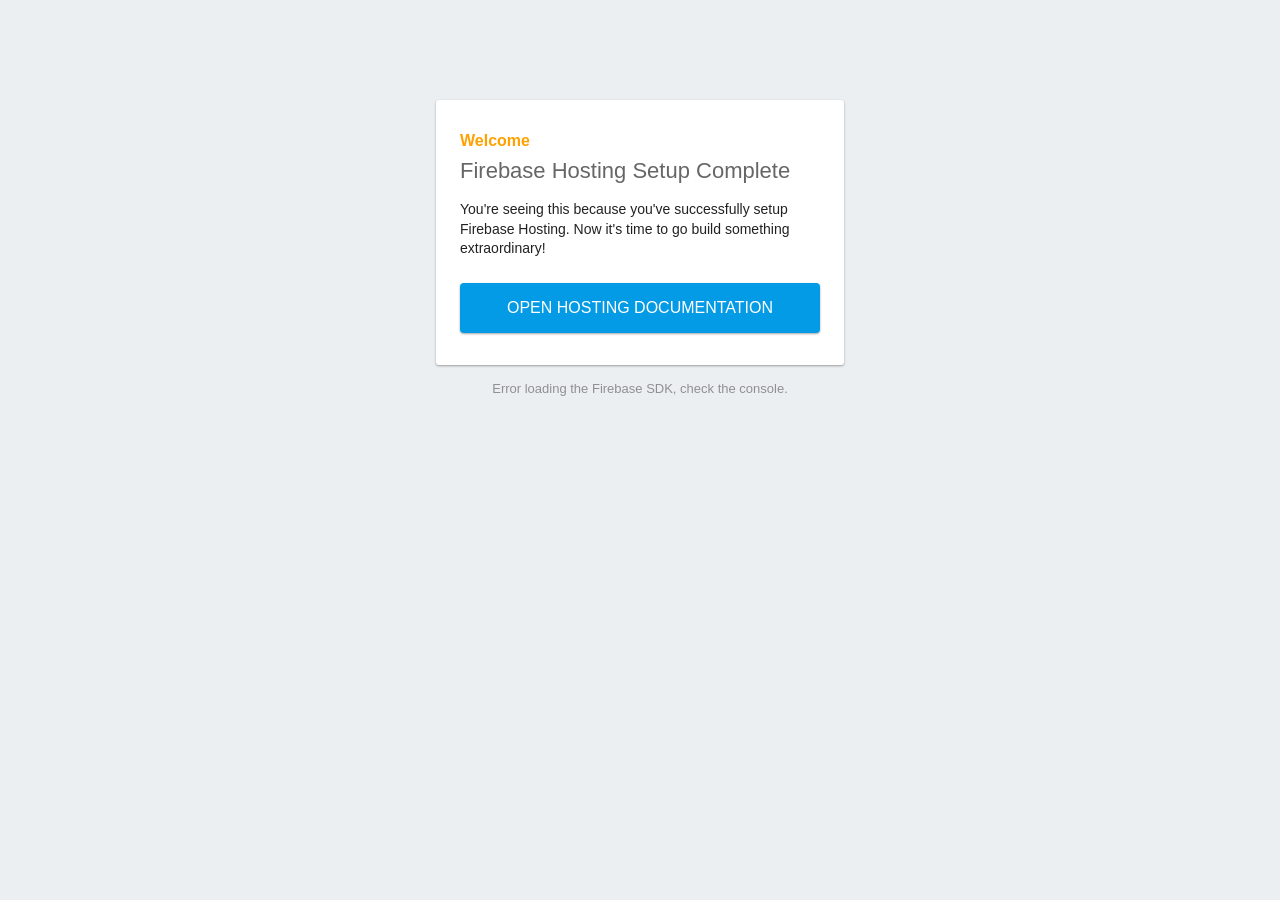
==== index.html @ 6a8b752e "feat: init" ====
<!DOCTYPE html>
<html>
  <head>
    <meta charset="utf-8">
    <meta name="viewport" content="width=device-width, initial-scale=1">
    <title>Welcome to Firebase Hosting</title>

    <!-- update the version number as needed -->
    <script defer src="/__/firebase/12.13.0/firebase-app-compat.js"></script>
    <!-- include only the Firebase features as you need -->
    <script defer src="/__/firebase/12.13.0/firebase-auth-compat.js"></script>
    <script defer src="/__/firebase/12.13.0/firebase-database-compat.js"></script>
    <script defer src="/__/firebase/12.13.0/firebase-firestore-compat.js"></script>
    <script defer src="/__/firebase/12.13.0/firebase-functions-compat.js"></script>
    <script defer src="/__/firebase/12.13.0/firebase-messaging-compat.js"></script>
    <script defer src="/__/firebase/12.13.0/firebase-storage-compat.js"></script>
    <script defer src="/__/firebase/12.13.0/firebase-analytics-compat.js"></script>
    <script defer src="/__/firebase/12.13.0/firebase-remote-config-compat.js"></script>
    <script defer src="/__/firebase/12.13.0/firebase-performance-compat.js"></script>
    <!-- 
      initialize the SDK after all desired features are loaded, set useEmulator to false
      to avoid connecting the SDK to running emulators.
    -->
    <script defer src="/__/firebase/init.js?useEmulator=true"></script>

    <style media="screen">
      body { background: #ECEFF1; color: rgba(0,0,0,0.87); font-family: Roboto, Helvetica, Arial, sans-serif; margin: 0; padding: 0; }
      #message { background: white; max-width: 360px; margin: 100px auto 16px; padding: 32px 24px; border-radius: 3px; }
      #message h2 { color: #ffa100; font-weight: bold; font-size: 16px; margin: 0 0 8px; }
      #message h1 { font-size: 22px; font-weight: 300; color: rgba(0,0,0,0.6); margin: 0 0 16px;}
      #message p { line-height: 140%; margin: 16px 0 24px; font-size: 14px; }
      #message a { display: block; text-align: center; background: #039be5; text-transform: uppercase; text-decoration: none; color: white; padding: 16px; border-radius: 4px; }
      #message, #message a { box-shadow: 0 1px 3px rgba(0,0,0,0.12), 0 1px 2px rgba(0,0,0,0.24); }
      #load { color: rgba(0,0,0,0.4); text-align: center; font-size: 13px; }
      @media (max-width: 600px) {
        body, #message { margin-top: 0; background: white; box-shadow: none; }
        body { border-top: 16px solid #ffa100; }
      }
    </style>
  </head>
  <body>
    <div id="message">
      <h2>Welcome</h2>
      <h1>Firebase Hosting Setup Complete</h1>
      <p>You're seeing this because you've successfully setup Firebase Hosting. Now it's time to go build something extraordinary!</p>
      <a target="_blank" href="https://firebase.google.com/docs/hosting/">Open Hosting Documentation</a>
    </div>
    <p id="load">Firebase SDK Loading&hellip;</p>

    <script>
      document.addEventListener('DOMContentLoaded', function() {
        const loadEl = document.querySelector('#load');
        // // 🔥🔥🔥🔥🔥🔥🔥🔥🔥🔥🔥🔥🔥🔥🔥🔥🔥🔥🔥🔥🔥🔥🔥🔥🔥🔥🔥🔥🔥🔥🔥
        // // The Firebase SDK is initialized and available here!
        //
        // firebase.auth().onAuthStateChanged(user => { });
        // firebase.database().ref('/path/to/ref').on('value', snapshot => { });
        // firebase.firestore().doc('/foo/bar').get().then(() => { });
        // firebase.functions().httpsCallable('yourFunction')().then(() => { });
        // firebase.messaging().requestPermission().then(() => { });
        // firebase.storage().ref('/path/to/ref').getDownloadURL().then(() => { });
        // firebase.analytics(); // call to activate
        // firebase.analytics().logEvent('tutorial_completed');
        // firebase.performance(); // call to activate
        //
        // // 🔥🔥🔥🔥🔥🔥🔥🔥🔥🔥🔥🔥🔥🔥🔥🔥🔥🔥🔥🔥🔥🔥🔥🔥🔥🔥🔥🔥🔥🔥🔥

        try {
          let app = firebase.app();
          let features = [
            'auth', 
            'database', 
            'firestore',
            'functions',
            'messaging', 
            'storage', 
            'analytics', 
            'remoteConfig',
            'performance',
          ].filter(feature => typeof app[feature] === 'function');
          loadEl.textContent = `Firebase SDK loaded with ${features.join(', ')}`;
        } catch (e) {
          console.error(e);
          loadEl.textContent = 'Error loading the Firebase SDK, check the console.';
        }
      });
    </script>
  </body>
</html>
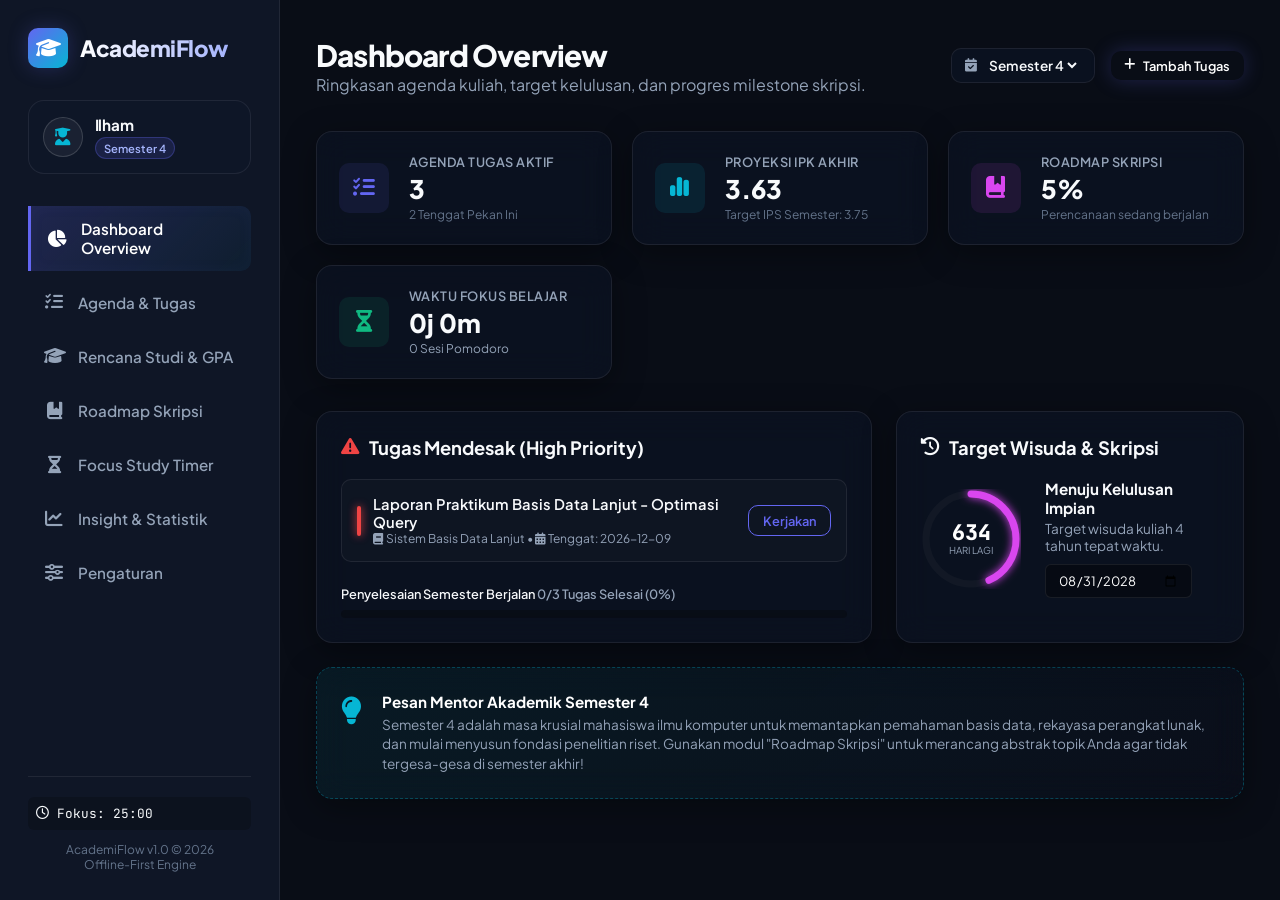
==== commit bd14240f: "feat: complete premium responsive dashboard, study planner, skripsi timeline, and pomodoro component" ====
--- a/index.html
+++ b/index.html
@@ -1,89 +1,883 @@
 <!DOCTYPE html>
-<html>
-  <head>
-    <meta charset="utf-8">
-    <meta name="viewport" content="width=device-width, initial-scale=1">
-    <title>Welcome to Firebase Hosting</title>
-
-    <!-- update the version number as needed -->
-    <script defer src="/__/firebase/12.13.0/firebase-app-compat.js"></script>
-    <!-- include only the Firebase features as you need -->
-    <script defer src="/__/firebase/12.13.0/firebase-auth-compat.js"></script>
-    <script defer src="/__/firebase/12.13.0/firebase-database-compat.js"></script>
-    <script defer src="/__/firebase/12.13.0/firebase-firestore-compat.js"></script>
-    <script defer src="/__/firebase/12.13.0/firebase-functions-compat.js"></script>
-    <script defer src="/__/firebase/12.13.0/firebase-messaging-compat.js"></script>
-    <script defer src="/__/firebase/12.13.0/firebase-storage-compat.js"></script>
-    <script defer src="/__/firebase/12.13.0/firebase-analytics-compat.js"></script>
-    <script defer src="/__/firebase/12.13.0/firebase-remote-config-compat.js"></script>
-    <script defer src="/__/firebase/12.13.0/firebase-performance-compat.js"></script>
-    <!-- 
-      initialize the SDK after all desired features are loaded, set useEmulator to false
-      to avoid connecting the SDK to running emulators.
-    -->
-    <script defer src="/__/firebase/init.js?useEmulator=true"></script>
-
-    <style media="screen">
-      body { background: #ECEFF1; color: rgba(0,0,0,0.87); font-family: Roboto, Helvetica, Arial, sans-serif; margin: 0; padding: 0; }
-      #message { background: white; max-width: 360px; margin: 100px auto 16px; padding: 32px 24px; border-radius: 3px; }
-      #message h2 { color: #ffa100; font-weight: bold; font-size: 16px; margin: 0 0 8px; }
-      #message h1 { font-size: 22px; font-weight: 300; color: rgba(0,0,0,0.6); margin: 0 0 16px;}
-      #message p { line-height: 140%; margin: 16px 0 24px; font-size: 14px; }
-      #message a { display: block; text-align: center; background: #039be5; text-transform: uppercase; text-decoration: none; color: white; padding: 16px; border-radius: 4px; }
-      #message, #message a { box-shadow: 0 1px 3px rgba(0,0,0,0.12), 0 1px 2px rgba(0,0,0,0.24); }
-      #load { color: rgba(0,0,0,0.4); text-align: center; font-size: 13px; }
-      @media (max-width: 600px) {
-        body, #message { margin-top: 0; background: white; box-shadow: none; }
-        body { border-top: 16px solid #ffa100; }
-      }
-    </style>
-  </head>
-  <body>
-    <div id="message">
-      <h2>Welcome</h2>
-      <h1>Firebase Hosting Setup Complete</h1>
-      <p>You're seeing this because you've successfully setup Firebase Hosting. Now it's time to go build something extraordinary!</p>
-      <a target="_blank" href="https://firebase.google.com/docs/hosting/">Open Hosting Documentation</a>
+<html lang="id">
+<head>
+  <meta charset="utf-8">
+  <meta name="viewport" content="width=device-width, initial-scale=1">
+  <title>AcademiFlow — Academic Todo Hub &amp; GPA Simulator</title>
+  
+  <!-- Premium Fonts -->
+  <link rel="preconnect" href="https://fonts.googleapis.com">
+  <link rel="preconnect" href="https://fonts.gstatic.com" crossorigin>
+  <link href="https://fonts.googleapis.com/css2?family=JetBrains+Mono:wght@400;600;800&family=Plus+Jakarta+Sans:wght@400;500;600;700;800&display=swap" rel="stylesheet">
+  
+  <!-- Font Awesome Icons -->
+  <link rel="stylesheet" href="https://cdnjs.cloudflare.com/ajax/libs/font-awesome/6.4.0/css/all.min.css">
+  
+  <!-- Main Stylesheet -->
+  <link rel="stylesheet" href="styles.css">
+</head>
+<body class="dark-theme">
+  
+  <div class="app-container">
+    <!-- ========================================== -->
+    <!-- SIDEBAR NAVIGATION -->
+    <!-- ========================================== -->
+    <aside class="sidebar">
+      <div class="sidebar-header">
+        <div class="logo">
+          <div class="logo-icon">
+            <i class="fa-solid fa-graduation-cap"></i>
+          </div>
+          <span class="logo-text">AcademiFlow</span>
+        </div>
+      </div>
+      
+      <!-- Student Profile Card -->
+      <div class="profile-card">
+        <div class="profile-avatar">
+          <i class="fa-solid fa-user-graduate"></i>
+        </div>
+        <div class="profile-info">
+          <h4>Ilham</h4>
+          <span id="current-semester-label" class="badge semester-badge">Semester 4</span>
+        </div>
+      </div>
+      
+      <!-- Navigation Menu -->
+      <nav class="sidebar-nav">
+        <ul>
+          <li>
+            <button class="nav-btn active" data-tab="dashboard">
+              <i class="fa-solid fa-chart-pie"></i> Dashboard Overview
+            </button>
+          </li>
+          <li>
+            <button class="nav-btn" data-tab="tasks">
+              <i class="fa-solid fa-list-check"></i> Agenda &amp; Tugas
+            </button>
+          </li>
+          <li>
+            <button class="nav-btn" data-tab="gpa">
+              <i class="fa-solid fa-graduation-cap"></i> Rencana Studi &amp; GPA
+            </button>
+          </li>
+          <li>
+            <button class="nav-btn" data-tab="skripsi">
+              <i class="fa-solid fa-book-bookmark"></i> Roadmap Skripsi
+            </button>
+          </li>
+          <li>
+            <button class="nav-btn" data-tab="pomodoro">
+              <i class="fa-solid fa-hourglass-half"></i> Focus Study Timer
+            </button>
+          </li>
+          <li>
+            <button class="nav-btn" data-tab="analytics">
+              <i class="fa-solid fa-chart-line"></i> Insight &amp; Statistik
+            </button>
+          </li>
+          <li>
+            <button class="nav-btn" data-tab="settings">
+              <i class="fa-solid fa-sliders"></i> Pengaturan
+            </button>
+          </li>
+        </ul>
+      </nav>
+      
+      <!-- Sidebar Footer -->
+      <div class="sidebar-footer">
+        <div class="quick-timer-mini" onclick="switchTab('pomodoro')">
+          <i class="fa-regular fa-clock"></i>
+          <span id="mini-timer-text">Focus Mode: Off</span>
+        </div>
+        <div class="footer-text">
+          <p>AcademiFlow v1.0 &copy; 2026</p>
+          <p class="text-xs">Offline-First Engine</p>
+        </div>
+      </div>
+    </aside>
+    
+    <!-- ========================================== -->
+    <!-- MAIN CONTENT PORT -->
+    <!-- ========================================== -->
+    <main class="main-content">
+      
+      <!-- Global Topbar Header -->
+      <header class="top-header">
+        <div>
+          <h1 id="view-title">Dashboard Overview</h1>
+          <p id="view-subtitle" class="text-muted">Ringkasan agenda kuliah, target kelulusan, dan progres milestone skripsi.</p>
+        </div>
+        
+        <div class="header-right">
+          <!-- Semester Selector dropdown -->
+          <div class="semester-selector-wrapper">
+            <i class="fa-solid fa-calendar-check"></i>
+            <select id="global-semester-select" class="styled-select">
+              <option value="1">Semester 1</option>
+              <option value="2">Semester 2</option>
+              <option value="3">Semester 3</option>
+              <option value="4" selected>Semester 4</option>
+              <option value="5">Semester 5</option>
+              <option value="6">Semester 6</option>
+              <option value="7">Semester 7</option>
+              <option value="8">Semester 8</option>
+            </select>
+          </div>
+          
+          <!-- Add task quick trigger -->
+          <button id="btn-quick-add" class="btn btn-primary btn-sm">
+            <i class="fa-solid fa-plus"></i> Tambah Tugas
+          </button>
+        </div>
+      </header>
+      
+      <!-- ========================================== -->
+      <!-- TAB VIEW 1: DASHBOARD -->
+      <!-- ========================================== -->
+      <div id="tab-dashboard" class="tab-content active">
+        <!-- Quick Stats Cards Grid -->
+        <div class="stats-grid">
+          <div class="stat-card">
+            <div class="stat-icon icon-tasks">
+              <i class="fa-solid fa-list-check"></i>
+            </div>
+            <div class="stat-details">
+              <span class="stat-title">Agenda Tugas Aktif</span>
+              <h2 id="dash-active-tasks">0</h2>
+              <span id="dash-due-soon" class="stat-sub text-error">0 Tenggat Pekan Ini</span>
+            </div>
+          </div>
+          
+          <div class="stat-card">
+            <div class="stat-icon icon-gpa">
+              <i class="fa-solid fa-chart-simple"></i>
+            </div>
+            <div class="stat-details">
+              <span class="stat-title">Proyeksi IPK Akhir</span>
+              <h2 id="dash-target-gpa">0.00</h2>
+              <span id="dash-current-gpa" class="stat-sub text-accent">Target IPS Semester: 0.00</span>
+            </div>
+          </div>
+          
+          <div class="stat-card">
+            <div class="stat-icon icon-thesis">
+              <i class="fa-solid fa-book-bookmark"></i>
+            </div>
+            <div class="stat-details">
+              <span class="stat-title">Roadmap Skripsi</span>
+              <h2 id="dash-skripsi-progress">0%</h2>
+              <span id="dash-skripsi-active" class="stat-sub text-success">Perencanaan topik...</span>
+            </div>
+          </div>
+          
+          <div class="stat-card">
+            <div class="stat-icon icon-focus">
+              <i class="fa-solid fa-hourglass-half"></i>
+            </div>
+            <div class="stat-details">
+              <span class="stat-title">Waktu Fokus Belajar</span>
+              <h2 id="dash-focus-hours">0j 0m</h2>
+              <span id="dash-focus-sessions" class="stat-sub text-muted">0 Sesi Pomodoro</span>
+            </div>
+          </div>
+        </div>
+        
+        <!-- Dashboard Middle Section -->
+        <div class="dashboard-mid-layout">
+          <!-- Left Column: Urgent tasks & semester completion status -->
+          <div class="glass-card flex-grow-1">
+            <div class="card-header">
+              <h3><i class="fa-solid fa-triangle-exclamation text-error"></i> Tugas Mendesak (High Priority)</h3>
+            </div>
+            <ul id="dash-urgent-tasks" class="task-list-minimal mb-4">
+              <!-- Rendered programmatically -->
+            </ul>
+            
+            <div class="progress-bar-labeled">
+              <div class="d-flex justify-content-between">
+                <span>Penyelesaian Semester Berjalan</span>
+                <span id="task-completion-text" class="text-muted">0/0 Tugas Selesai (0%)</span>
+              </div>
+              <div class="progress-container">
+                <div id="task-completion-bar" class="progress-bar-fill" style="width: 0%;"></div>
+              </div>
+            </div>
+          </div>
+          
+          <!-- Right Column: Graduation Countdown Circular progress -->
+          <div class="glass-card">
+            <div class="card-header">
+              <h3><i class="fa-solid fa-clock-rotate-left"></i> Target Wisuda &amp; Skripsi</h3>
+            </div>
+            <div class="graduation-countdown-wrapper">
+              <div class="countdown-circle">
+                <svg viewBox="0 0 100 100">
+                  <circle cx="50" cy="50" r="45" class="bg-circle"></circle>
+                  <circle cx="50" cy="50" r="45" id="countdown-progress-bar" class="progress-circle" stroke-dasharray="282.7" stroke-dashoffset="282.7"></circle>
+                </svg>
+                <div class="countdown-text">
+                  <span id="countdown-days">0</span>
+                  <small>Hari Lagi</small>
+                </div>
+              </div>
+              <div class="countdown-info">
+                <h4 id="countdown-header">Menuju Kelulusan Impian</h4>
+                <p id="countdown-subtext" class="text-sm text-muted">Target wisuda kuliah 4 tahun tepat waktu.</p>
+                <div class="countdown-inputs">
+                  <input type="date" id="target-graduation-date" class="styled-input-dark">
+                </div>
+              </div>
+            </div>
+          </div>
+        </div>
+        
+        <!-- Bottom: Dynamic Study Tips -->
+        <div class="glass-card tip-card mt-4">
+          <div class="tip-icon">
+            <i class="fa-solid fa-lightbulb"></i>
+          </div>
+          <div class="tip-content">
+            <h4>Pesan Mentor Akademik Semester 4</h4>
+            <p>Semester 4 adalah masa krusial mahasiswa ilmu komputer untuk memantapkan pemahaman basis data, rekayasa perangkat lunak, dan mulai menyusun fondasi penelitian riset. Gunakan modul "Roadmap Skripsi" untuk merancang abstrak topik Anda agar tidak tergesa-gesa di semester akhir!</p>
+          </div>
+        </div>
+      </div>
+      
+      <!-- ========================================== -->
+      <!-- TAB VIEW 2: TASKS & TODO AGENDAS -->
+      <!-- ========================================== -->
+      <div id="tab-tasks" class="tab-content">
+        <div class="tasks-layout-wrapper">
+          
+          <!-- Left Column Filter Sidebar -->
+          <aside class="tasks-filter-sidebar glass-card">
+            <h3><i class="fa-solid fa-filter"></i> Saring Agenda</h3>
+            
+            <div class="filter-group">
+              <label>Pencarian</label>
+              <div class="search-input-wrapper">
+                <i class="fa-solid fa-magnifying-glass"></i>
+                <input type="text" id="task-search-input" placeholder="Cari agenda tugas...">
+              </div>
+            </div>
+            
+            <div class="filter-group">
+              <label>Status Tugas</label>
+              <div class="radio-pill-group">
+                <button class="filter-pill active" data-filter-status="all">Semua</button>
+                <button class="filter-pill" data-filter-status="pending">Aktif</button>
+                <button class="filter-pill" data-filter-status="completed">Selesai</button>
+              </div>
+            </div>
+            
+            <div class="filter-group">
+              <label>Mata Kuliah</label>
+              <select id="filter-course" class="styled-input-dark w-100">
+                <option value="all">Semua Mata Kuliah</option>
+              </select>
+            </div>
+            
+            <div class="filter-group">
+              <label>Prioritas</label>
+              <select id="filter-priority" class="styled-input-dark w-100">
+                <option value="all">Semua Prioritas</option>
+                <option value="High">Tinggi (High)</option>
+                <option value="Medium">Sedang (Medium)</option>
+                <option value="Low">Rendah (Low)</option>
+              </select>
+            </div>
+            
+            <div class="filter-group">
+              <label>Kategori</label>
+              <select id="filter-category" class="styled-input-dark w-100">
+                <option value="all">Semua Kategori</option>
+                <option value="Tugas">Tugas Kuliah</option>
+                <option value="Project">Proyek/Praktikum</option>
+                <option value="Ujian">Persiapan Ujian</option>
+                <option value="Skripsi">Riset/Skripsi</option>
+                <option value="Umum">Umum/Mandiri</option>
+              </select>
+            </div>
+          </aside>
+          
+          <!-- Right Column: Deck Control Bar & Main Task Container -->
+          <div class="flex-grow-1">
+            <div class="tasks-control-bar glass-card">
+              <div class="sorting-wrapper">
+                <span>Urutkan:</span>
+                <select id="task-sort" class="styled-select">
+                  <option value="dueDate-asc">Tenggat Terdekat</option>
+                  <option value="dueDate-desc">Tenggat Terjauh</option>
+                  <option value="priority-desc">Prioritas Tertinggi</option>
+                  <option value="created-desc">Tugas Baru Dibuat</option>
+                </select>
+              </div>
+              
+              <button class="btn btn-outline btn-sm" onclick="resetTaskFilters()">
+                <i class="fa-solid fa-arrows-rotate"></i> Reset Filter
+              </button>
+            </div>
+            
+            <!-- Tasks List Container -->
+            <div id="tasks-deck-container" class="tasks-deck">
+              <!-- Rendered programmatically -->
+            </div>
+          </div>
+          
+        </div>
+      </div>
+      
+      <!-- ========================================== -->
+      <!-- TAB VIEW 3: GPA & STUDY PLANNER -->
+      <!-- ========================================== -->
+      <div id="tab-gpa" class="tab-content">
+        <div class="gpa-tracker-layout">
+          
+          <!-- GPA Metrics Summary & Settings Row -->
+          <div class="gpa-summary-card glass-card">
+            <div class="gpa-summary-visual">
+              <div class="gpa-score">
+                <span id="gpa-projected-value" class="gpa-large-number">0.00</span>
+                <span class="gpa-label">Proyeksi IPK</span>
+              </div>
+              <div class="gpa-details-list">
+                <div class="gpa-detail-item">
+                  <span>Target IPS Semester:</span>
+                  <strong id="gpa-semester-target">0.00</strong>
+                </div>
+                <div class="gpa-detail-item">
+                  <span>Beban SKS Semester:</span>
+                  <strong id="gpa-semester-sks">0 SKS</strong>
+                </div>
+                <div class="gpa-detail-item">
+                  <span>Total SKS Terhitung:</span>
+                  <strong id="gpa-total-sks">0 SKS</strong>
+                </div>
+              </div>
+            </div>
+            
+            <div class="gpa-settings-form">
+              <h4>Konfigurasi Parameter Kelulusan</h4>
+              <div class="target-inputs-row">
+                <div class="input-unit">
+                  <label for="input-target-gpa">Target IPK Akhir</label>
+                  <input type="number" id="input-target-gpa" step="0.01" min="0" max="4.00" value="3.75" class="styled-input-dark">
+                </div>
+                <div class="input-unit">
+                  <label for="input-prev-gpa">IPK Kumulatif Lalu</label>
+                  <input type="number" id="input-prev-gpa" step="0.01" min="0" max="4.00" value="3.60" class="styled-input-dark">
+                </div>
+                <div class="input-unit">
+                  <label for="input-prev-sks">SKS Kumulatif Lalu</label>
+                  <input type="number" id="input-prev-sks" min="0" max="200" value="60" class="styled-input-dark">
+                </div>
+              </div>
+              <button id="btn-save-gpa-setup" class="btn btn-primary btn-sm mt-3 w-100">
+                <i class="fa-solid fa-calculator"></i> Terapkan &amp; Simulasikan
+              </button>
+            </div>
+          </div>
+          
+          <!-- Semester Study Plan & Courses Table Card -->
+          <div class="courses-planner-card glass-card">
+            <div class="card-header">
+              <h3><i class="fa-solid fa-book-open"></i> Rencana Studi &amp; Matkul Semester <span id="courses-semester-title">4</span></h3>
+              <button id="btn-add-course" class="btn btn-outline btn-sm">
+                <i class="fa-solid fa-plus"></i> Tambah Matkul
+              </button>
+            </div>
+            
+            <div class="table-responsive">
+              <table class="styled-table">
+                <thead>
+                  <tr>
+                    <th>Mata Kuliah</th>
+                    <th>Bobot SKS</th>
+                    <th>Target Nilai</th>
+                    <th>Nilai Riil</th>
+                    <th>Status Matkul</th>
+                    <th>Aksi</th>
+                  </tr>
+                </thead>
+                <tbody id="courses-table-body">
+                  <!-- Rendered programmatically -->
+                </tbody>
+              </table>
+            </div>
+          </div>
+          
+        </div>
+      </div>
+      
+      <!-- ========================================== -->
+      <!-- TAB VIEW 4: SKRIPSI / THESIS ROADMAP -->
+      <!-- ========================================== -->
+      <div id="tab-skripsi" class="tab-content">
+        <div class="skripsi-planner-grid">
+          
+          <!-- Left Column: Chronological Roadmap Milestones -->
+          <div class="glass-card">
+            <div class="flex-header">
+              <h3><i class="fa-solid fa-road text-accent"></i> Roadmap Skripsi Jangka Panjang</h3>
+              
+              <!-- Circular Progress Display -->
+              <div class="d-flex align-items-center gap-2">
+                <div class="countdown-circle" style="width: 50px; height: 50px;">
+                  <svg viewBox="0 0 100 100">
+                    <circle cx="50" cy="50" r="45" class="bg-circle" style="stroke-width:10;"></circle>
+                    <circle cx="50" cy="50" r="45" id="skripsi-progress-ring-fill" class="progress-circle" stroke-dasharray="100, 100" stroke-dashoffset="0" style="stroke-width:10; stroke:var(--accent-secondary);"></circle>
+                  </svg>
+                  <div class="countdown-text" style="font-size: 0.7rem;">
+                    <span id="skripsi-progress-ring-percent" style="font-size: 0.75rem; font-weight:800; font-family:var(--font-mono);">0%</span>
+                  </div>
+                </div>
+                <span class="text-sm font-semibold">Progres Riset</span>
+              </div>
+            </div>
+            
+            <!-- Thesis Title Metadata Form Section -->
+            <div class="thesis-metadata-section mb-4">
+              <div class="form-row-3">
+                <div class="form-group">
+                  <label for="thesis-title">Identitas Usulan Judul Skripsi</label>
+                  <input type="text" id="thesis-title" class="styled-input-dark" placeholder="Masukkan judul riset skripsi...">
+                </div>
+                <div class="form-group">
+                  <label for="thesis-supervisor-1">Dosen Pembimbing I</label>
+                  <input type="text" id="thesis-supervisor-1" class="styled-input-dark" placeholder="Nama Dosen Pembimbing I...">
+                </div>
+                <div class="form-group">
+                  <label for="thesis-supervisor-2">Dosen Pembimbing II</label>
+                  <input type="text" id="thesis-supervisor-2" class="styled-input-dark" placeholder="Nama Dosen Pembimbing II...">
+                </div>
+              </div>
+              <button id="btn-save-thesis-meta" class="btn btn-primary btn-sm mt-3 w-100">
+                <i class="fa-solid fa-floppy-disk"></i> Simpan Metadata Usulan Judul
+              </button>
+            </div>
+            
+            <!-- Milestones Chronological Timeline -->
+            <div id="skripsi-milestones-timeline" class="roadmap-timeline">
+              <!-- Rendered programmatically -->
+            </div>
+          </div>
+          
+          <!-- Right Column: Reference Manager Sidebar -->
+          <div class="glass-card">
+            <div class="card-header">
+              <h3><i class="fa-solid fa-bookmark text-accent"></i> Referensi Riset &amp; Paper</h3>
+            </div>
+            
+            <!-- Add Reference Card -->
+            <div class="reference-adder mb-4">
+              <div class="form-group">
+                <label for="ref-title">Judul Paper / Jurnal</label>
+                <input type="text" id="ref-title" class="styled-input-dark w-100" placeholder="e.g. A Review of Deep Learning Applications">
+              </div>
+              <div class="form-group">
+                <label for="ref-url">Tautan / URL Paper</label>
+                <input type="url" id="ref-url" class="styled-input-dark w-100" placeholder="e.g. https://scholar.google.com/...">
+              </div>
+              <div class="form-group">
+                <label for="ref-notes">Catatan Penting</label>
+                <textarea id="ref-notes" class="styled-textarea-dark" rows="3" placeholder="Tulis rujukan penting untuk riset..."></textarea>
+              </div>
+              <button id="btn-add-ref" class="btn btn-outline btn-sm w-100 mt-2">
+                <i class="fa-solid fa-plus"></i> Simpan Referensi
+              </button>
+            </div>
+            
+            <!-- Reference Deck List -->
+            <div id="ref-list-container" class="reference-list-deck">
+              <!-- Rendered programmatically -->
+            </div>
+          </div>
+          
+        </div>
+      </div>
+      
+      <!-- ========================================== -->
+      <!-- TAB VIEW 5: POMODORO TIMER -->
+      <!-- ========================================== -->
+      <div id="tab-pomodoro" class="tab-content">
+        <div class="pomodoro-layout-wrapper">
+          
+          <!-- Left Column: Circular Timer Visual Card -->
+          <div class="glass-card pomodoro-timer-card">
+            
+            <!-- Mode Switchers -->
+            <div class="pomodoro-modes">
+              <button id="pomodoro-mode-work" class="btn-mode active" onclick="Pomodoro.setMode('work')">Focus (25m)</button>
+              <button id="pomodoro-mode-short" class="btn-mode" onclick="Pomodoro.setMode('short')">Istirahat (5m)</button>
+              <button id="pomodoro-mode-long" class="btn-mode" onclick="Pomodoro.setMode('long')">Istirahat Panjang (15m)</button>
+            </div>
+            
+            <!-- Circular Progress Display -->
+            <div class="timer-display-visual">
+              <div class="circular-timer-ring">
+                <svg viewBox="0 0 200 200">
+                  <circle cx="100" cy="100" r="90" class="timer-bg-circle"></circle>
+                  <circle cx="100" cy="100" r="90" id="timer-progress-fill" class="timer-fill-circle" stroke-dasharray="565.4" stroke-dashoffset="0"></circle>
+                </svg>
+                <div class="timer-values">
+                  <span id="timer-time-string" class="timer-time">25:00</span>
+                  <span id="timer-status-label" class="timer-status-text">WAKTUNYA FOKUS!</span>
+                </div>
+              </div>
+            </div>
+            
+            <!-- Action Buttons -->
+            <div class="timer-actions">
+              <button id="btn-timer-start-pause" class="btn btn-primary btn-lg">
+                <i class="fa-solid fa-play"></i> Mulai
+              </button>
+              <button id="btn-timer-reset" class="btn btn-secondary btn-lg">
+                <i class="fa-solid fa-arrows-rotate"></i> Reset
+              </button>
+              <button id="btn-timer-skip" class="btn btn-outline btn-lg" title="Lewati Sesi">
+                <i class="fa-solid fa-forward-step"></i> Lewati
+              </button>
+            </div>
+            
+            <!-- Bind Session to active task -->
+            <div class="timer-task-binding">
+              <label for="pomodoro-task-select"><i class="fa-solid fa-link"></i> Hubungkan dengan Tugas Kuliah:</label>
+              <select id="pomodoro-task-select" class="styled-input-dark w-100 mt-2">
+                <option value="none">Belajar Umum / Mandiri (Tanpa Tugas Spesifik)</option>
+              </select>
+            </div>
+            
+          </div>
+          
+          <!-- Right Column: Focus Stats & Activity logs -->
+          <div class="glass-card">
+            <div class="card-header">
+              <h3><i class="fa-solid fa-clock-rotate-left"></i> Log &amp; Statistik Fokus</h3>
+            </div>
+            
+            <!-- Quick stats grid -->
+            <div class="focus-stats-mini mb-4">
+              <div class="stat-row">
+                <span>Hari Ini</span>
+                <strong id="focus-stat-today">0 Sesi (0 Menit)</strong>
+              </div>
+              <div class="stat-row">
+                <span>Pekan Ini</span>
+                <strong id="focus-stat-week">0 Sesi (0 Menit)</strong>
+              </div>
+              <div class="stat-row">
+                <span>Rata-Rata</span>
+                <strong id="focus-stat-average">0 Sesi</strong>
+              </div>
+            </div>
+            
+            <h4>10 Sesi Belajar Terakhir</h4>
+            <div id="pomodoro-log-container" class="focus-history-list mt-3">
+              <!-- Rendered programmatically -->
+            </div>
+          </div>
+          
+        </div>
+      </div>
+      
+      <!-- ========================================== -->
+      <!-- TAB VIEW 6: STATISTICAL ANALYTICS -->
+      <!-- ========================================== -->
+      <div id="tab-analytics" class="tab-content">
+        <div class="analytics-layout-grid">
+          
+          <!-- Left Column: Custom charts bar distributions -->
+          <div class="glass-card">
+            <div class="card-header">
+              <h3><i class="fa-solid fa-chart-column"></i> Ringkasan Analisis Distribusi Studi</h3>
+            </div>
+            
+            <div class="analytics-charts-grid">
+              
+              <!-- Chart 1: Course Load distribution -->
+              <div class="chart-box">
+                <h4>Distribusi Tugas Per Mata Kuliah</h4>
+                <div id="analytics-courses-chart" class="custom-bar-chart">
+                  <!-- Rendered programmatically -->
+                </div>
+              </div>
+              
+              <!-- Chart 2: Focus Hours distribution -->
+              <div class="chart-box">
+                <h4>Waktu Fokus Pomodoro Per Subjek</h4>
+                <div id="analytics-focus-chart" class="custom-bar-chart">
+                  <!-- Rendered programmatically -->
+                </div>
+              </div>
+              
+            </div>
+          </div>
+          
+          <!-- Right Column: Academic Milestones Roadmap Steps -->
+          <div class="glass-card">
+            <div class="card-header">
+              <h3><i class="fa-solid fa-graduation-cap"></i> Roadmap Kelulusan Akademik</h3>
+            </div>
+            
+            <div class="academic-milestones-track mt-3">
+              <div class="academic-timeline-step">
+                <div class="step-marker completed">1</div>
+                <div class="step-content">
+                  <h4>Semester 1-3: Adaptasi Awal</h4>
+                  <p class="text-sm text-muted">Masa perkuliahan dasar dan pengenalan ilmu komputer dasar.</p>
+                </div>
+              </div>
+              <div class="academic-timeline-step">
+                <div class="step-marker active">2</div>
+                <div class="step-content">
+                  <h4>Semester 4-5: Spesialisasi &amp; Topik</h4>
+                  <p class="text-sm text-muted">Pemrograman lanjut, basis data kompleks, dan penentuan topik skripsi riset awal.</p>
+                </div>
+              </div>
+              <div class="academic-timeline-step">
+                <div class="step-marker">3</div>
+                <div class="step-content">
+                  <h4>Semester 6: Proposal &amp; Sempro</h4>
+                  <p class="text-sm text-muted">Penyusunan proposal draf bab 1-3 dan ujian seminar proposal.</p>
+                </div>
+              </div>
+              <div class="academic-timeline-step">
+                <div class="step-marker">4</div>
+                <div class="step-content">
+                  <h4>Semester 7: Eksperimen &amp; Sistem</h4>
+                  <p class="text-sm text-muted">Pengembangan software, crawling data, dan implementasi sistem riset skripsi.</p>
+                </div>
+              </div>
+              <div class="academic-timeline-step">
+                <div class="step-marker">5</div>
+                <div class="step-content">
+                  <h4>Semester 8: Sidang Akhir &amp; Wisuda</h4>
+                  <p class="text-sm text-muted">Ujian sidang akhir mempertahankan skripsi di hadapan dewan penguji.</p>
+                </div>
+              </div>
+            </div>
+          </div>
+          
+        </div>
+      </div>
+      
+      <!-- ========================================== -->
+      <!-- TAB VIEW 7: BACKUP & DATABASE CONFIGS -->
+      <!-- ========================================== -->
+      <div id="tab-settings" class="tab-content">
+        <div class="settings-layout-wrapper">
+          
+          <div class="glass-card">
+            <div class="card-header">
+              <h3><i class="fa-solid fa-sliders"></i> Konfigurasi Portabilitas &amp; Aksesibilitas</h3>
+            </div>
+            
+            <div class="settings-options-list">
+              
+              <!-- Theme Selection Toggle -->
+              <div class="setting-row">
+                <div class="setting-label">
+                  <h4>Tema Tampilan (Dark Mode)</h4>
+                  <p class="text-sm text-muted">Gunakan mode gelap premium yang ramah mata saat belajar di malam hari.</p>
+                </div>
+                <div class="toggle-switch">
+                  <input type="checkbox" id="theme-toggle" checked>
+                  <label for="theme-toggle"></label>
+                </div>
+              </div>
+              
+              <!-- Web Audio notification Switch -->
+              <div class="setting-row">
+                <div class="setting-label">
+                  <h4>Efek Suara Notifikasi Synth</h4>
+                  <p class="text-sm text-muted">Aktifkan nada sinyal web audio yang menenangkan saat menyelesaikan tugas/pomodoro.</p>
+                </div>
+                <div class="toggle-switch">
+                  <input type="checkbox" id="sound-toggle" checked>
+                  <label for="sound-toggle"></label>
+                </div>
+              </div>
+              
+              <!-- Export/Import Database actions -->
+              <div class="setting-row flex-column align-items-start gap-3">
+                <div class="setting-label">
+                  <h4>Ekspor / Impor Data Akademik</h4>
+                  <p class="text-sm text-muted">Cadangkan database local-first Anda dalam bentuk file JSON terenkripsi untuk dipindahkan ke peranti lain.</p>
+                </div>
+                
+                <div class="backup-actions-row">
+                  <button id="btn-export-data" class="btn btn-secondary btn-sm">
+                    <i class="fa-solid fa-download"></i> Ekspor Backup (.json)
+                  </button>
+                  
+                  <label for="import-file-selector" class="btn btn-outline btn-sm mb-0 cursor-pointer">
+                    <i class="fa-solid fa-upload"></i> Impor Backup (.json)
+                  </label>
+                  <input type="file" id="import-file-selector" class="hidden" accept=".json">
+                </div>
+              </div>
+              
+              <!-- Security Alert Box -->
+              <div class="security-info-box">
+                <h4><i class="fa-solid fa-shield-halved"></i> Prinsip Keamanan &amp; Portabilitas Offline-First</h4>
+                <ul>
+                  <li>Data akademik disimpan secara penuh di dalam browser lokal Anda (LocalStorage) untuk performa instan tanpa server.</li>
+                  <li>Tidak ada API Key atau kredensial sensitif yang tersimpan keras (Hardcoded) dalam kode demi kepatuhan keamanan.</li>
+                  <li>Lakukan pencadangan (backup) berkala untuk mengamankan data perkuliahan jangka panjang Anda.</li>
+                </ul>
+              </div>
+              
+              <!-- Danger Zone Reset Database -->
+              <div class="setting-row flex-column align-items-start gap-2 border-top pt-4">
+                <div class="setting-label">
+                  <h4 class="text-error">Zona Berbahaya: Reset Database</h4>
+                  <p class="text-sm text-muted">Hapus seluruh data mata kuliah, agenda tugas, riwayat pomodoro, dan data skripsi secara permanen dari peranti ini.</p>
+                </div>
+                <button id="btn-reset-database" class="btn btn-danger btn-sm">
+                  <i class="fa-solid fa-trash-can"></i> Kosongkan Seluruh Database
+                </button>
+              </div>
+              
+            </div>
+          </div>
+          
+        </div>
+      </div>
+      
+    </main>
+  </div>
+  
+  <!-- ========================================== -->
+  <!-- MODAL: ADD / EDIT TASK -->
+  <!-- ========================================== -->
+  <div id="task-modal" class="modal">
+    <div class="modal-content glass-card animate-slide-down">
+      <div class="modal-header">
+        <h3 id="task-modal-title">Tambah Tugas Baru</h3>
+        <button id="btn-close-task-modal" class="modal-close"><i class="fa-solid fa-xmark"></i></button>
+      </div>
+      
+      <form id="task-form">
+        <!-- Hidden input for holding edit context -->
+        <input type="hidden" id="task-edit-id">
+        
+        <div class="form-group">
+          <label for="task-title">Judul Agenda Tugas / Proyek</label>
+          <input type="text" id="task-title" class="styled-input-dark w-100" required placeholder="Tuliskan nama tugas akademik...">
+        </div>
+        
+        <div class="form-row-2">
+          <div class="form-group">
+            <label for="task-course">Hubungkan dengan Matkul</label>
+            <select id="task-course" class="styled-input-dark w-100">
+              <option value="none">Tidak Terikat (Umum)</option>
+            </select>
+          </div>
+          
+          <div class="form-group">
+            <label for="task-category">Kategori Tugas</label>
+            <select id="task-category" class="styled-input-dark w-100">
+              <option value="Tugas">Tugas Kuliah</option>
+              <option value="Project">Proyek/Praktikum</option>
+              <option value="Ujian">Persiapan Ujian</option>
+              <option value="Skripsi">Riset/Skripsi</option>
+              <option value="Umum">Umum/Mandiri</option>
+            </select>
+          </div>
+        </div>
+        
+        <div class="form-row-2">
+          <div class="form-group">
+            <label for="task-due-date">Tanggal Tenggat</label>
+            <input type="date" id="task-due-date" class="styled-input-dark w-100" required>
+          </div>
+          
+          <div class="form-group">
+            <label for="task-priority">Prioritas Urgensi</label>
+            <select id="task-priority" class="styled-input-dark w-100">
+              <option value="High">Tinggi (High)</option>
+              <option value="Medium" selected>Sedang (Medium)</option>
+              <option value="Low">Rendah (Low)</option>
+            </select>
+          </div>
+        </div>
+        
+        <div class="form-group">
+          <label for="task-notes">Catatan &amp; Deskripsi Detail</label>
+          <textarea id="task-notes" class="styled-textarea-dark" rows="3" placeholder="Tambahkan tautan referensi LMS atau deskripsi instruksi tugas..."></textarea>
+        </div>
+        
+        <div class="modal-footer">
+          <button type="button" id="btn-cancel-task-modal" class="btn btn-secondary btn-sm">Batal</button>
+          <button type="submit" class="btn btn-primary btn-sm">Simpan Agenda</button>
+        </div>
+      </form>
     </div>
-    <p id="load">Firebase SDK Loading&hellip;</p>
-
-    <script>
-      document.addEventListener('DOMContentLoaded', function() {
-        const loadEl = document.querySelector('#load');
-        // // 🔥🔥🔥🔥🔥🔥🔥🔥🔥🔥🔥🔥🔥🔥🔥🔥🔥🔥🔥🔥🔥🔥🔥🔥🔥🔥🔥🔥🔥🔥🔥
-        // // The Firebase SDK is initialized and available here!
-        //
-        // firebase.auth().onAuthStateChanged(user => { });
-        // firebase.database().ref('/path/to/ref').on('value', snapshot => { });
-        // firebase.firestore().doc('/foo/bar').get().then(() => { });
-        // firebase.functions().httpsCallable('yourFunction')().then(() => { });
-        // firebase.messaging().requestPermission().then(() => { });
-        // firebase.storage().ref('/path/to/ref').getDownloadURL().then(() => { });
-        // firebase.analytics(); // call to activate
-        // firebase.analytics().logEvent('tutorial_completed');
-        // firebase.performance(); // call to activate
-        //
-        // // 🔥🔥🔥🔥🔥🔥🔥🔥🔥🔥🔥🔥🔥🔥🔥🔥🔥🔥🔥🔥🔥🔥🔥🔥🔥🔥🔥🔥🔥🔥🔥
-
-        try {
-          let app = firebase.app();
-          let features = [
-            'auth', 
-            'database', 
-            'firestore',
-            'functions',
-            'messaging', 
-            'storage', 
-            'analytics', 
-            'remoteConfig',
-            'performance',
-          ].filter(feature => typeof app[feature] === 'function');
-          loadEl.textContent = `Firebase SDK loaded with ${features.join(', ')}`;
-        } catch (e) {
-          console.error(e);
-          loadEl.textContent = 'Error loading the Firebase SDK, check the console.';
-        }
-      });
-    </script>
-  </body>
+  </div>
+  
+  <!-- ========================================== -->
+  <!-- MODAL: ADD / EDIT COURSE -->
+  <!-- ========================================== -->
+  <div id="course-modal" class="modal">
+    <div class="modal-content glass-card animate-slide-down">
+      <div class="modal-header">
+        <h3 id="course-modal-title">Tambah Mata Kuliah Baru</h3>
+        <button id="btn-close-course-modal" class="modal-close"><i class="fa-solid fa-xmark"></i></button>
+      </div>
+      
+      <form id="course-form">
+        <!-- Hidden input for holding edit context -->
+        <input type="hidden" id="course-edit-id">
+        
+        <div class="form-group">
+          <label for="course-name">Nama Mata Kuliah</label>
+          <input type="text" id="course-name" class="styled-input-dark w-100" required placeholder="e.g. Analisis &amp; Desain Algoritma">
+        </div>
+        
+        <div class="form-row-2">
+          <div class="form-group">
+            <label for="course-sks">Bobot SKS</label>
+            <input type="number" id="course-sks" min="1" max="6" value="3" class="styled-input-dark w-100" required>
+          </div>
+          
+          <div class="form-group">
+            <label for="course-target-grade">Target Nilai (Simulasi IPS)</label>
+            <select id="course-target-grade" class="styled-input-dark w-100">
+              <option value="A" selected>A (4.0)</option>
+              <option value="AB">AB (3.5)</option>
+              <option value="B">B (3.0)</option>
+              <option value="BC">BC (2.5)</option>
+              <option value="C">C (2.0)</option>
+              <option value="D">D (1.0)</option>
+              <option value="E">E (0.0)</option>
+            </select>
+          </div>
+        </div>
+        
+        <div class="form-group">
+          <label for="course-real-grade">Nilai Riil Keluar (Pasca Ujian)</label>
+          <select id="course-real-grade" class="styled-input-dark w-100">
+            <option value="none" selected>Belum Keluar / Masih Berjalan</option>
+            <option value="A">A (4.0)</option>
+            <option value="AB">AB (3.5)</option>
+            <option value="B">B (3.0)</option>
+            <option value="BC">BC (2.5)</option>
+            <option value="C">C (2.0)</option>
+            <option value="D">D (1.0)</option>
+            <option value="E">E (0.0)</option>
+          </select>
+        </div>
+        
+        <div class="modal-footer">
+          <button type="button" id="btn-cancel-course-modal" class="btn btn-secondary btn-sm">Batal</button>
+          <button type="submit" class="btn btn-primary btn-sm">Simpan Matkul</button>
+        </div>
+      </form>
+    </div>
+  </div>
+  
+  <!-- Main Application Script Bundle -->
+  <script src="app.js"></script>
+</body>
 </html>
--- a/styles.css
+++ b/styles.css
@@ -0,0 +1,2073 @@
+/* ==========================================================================
+   CSS DESIGN SYSTEM — ACADEMIFLOW
+   Author: AI Pair-Programmer for Ilham (Semester 4 Student)
+   Purpose: State-of-the-art, high-fidelity responsive dashboard style with dark mode, 
+            glassmorphism, vibrant HSL gradients, and smooth interactive micro-animations.
+   ========================================================================== */
+
+/* --- Google Fonts & Core Variables --- */
+:root {
+  --font-main: 'Plus Jakarta Sans', -apple-system, BlinkMacSystemFont, "Segoe UI", Roboto, sans-serif;
+  --font-mono: 'JetBrains Mono', monospace;
+
+  /* HSL Color System for curated premium palettes */
+  --bg-app: #090d16;
+  --bg-sidebar: #0f1626;
+  --bg-glass: rgba(15, 23, 42, 0.45);
+  --border-glass: rgba(255, 255, 255, 0.075);
+  --border-glass-hover: rgba(255, 255, 255, 0.15);
+  --bg-card: #151e33;
+  --bg-card-inner: #1c2742;
+
+  /* Theme Accents (Glowing Neons) */
+  --accent-primary: #6366f1; /* Indigo */
+  --accent-primary-rgb: 99, 102, 241;
+  --accent-secondary: #06b6d4; /* Cyan */
+  --accent-secondary-rgb: 6, 182, 212;
+  --accent-purple: #d946ef; /* Magenta-Pink */
+  --text-main: #f8fafc;
+  --text-muted: #94a3b8;
+  --text-dark: #64748b;
+
+  /* Status Colors */
+  --color-success: #10b981;
+  --color-warning: #f59e0b;
+  --color-error: #ef4444;
+  --color-info: #3b82f6;
+
+  /* Shadow Systems */
+  --glow-accent: 0 0 20px rgba(99, 102, 241, 0.25);
+  --glow-cyan: 0 0 20px rgba(6, 182, 212, 0.25);
+  --shadow-main: 0 8px 32px 0 rgba(0, 0, 0, 0.37);
+  --shadow-lg: 0 12px 40px 0 rgba(0, 0, 0, 0.5);
+
+  --border-radius-lg: 16px;
+  --border-radius-md: 10px;
+  --border-radius-sm: 6px;
+  
+  --transition-smooth: all 0.3s cubic-bezier(0.4, 0, 0.2, 1);
+  --transition-fast: all 0.15s ease-out;
+}
+
+/* Light Theme Variables overrides (optional/toggled in settings) */
+.light-theme {
+  --bg-app: #f1f5f9;
+  --bg-sidebar: #ffffff;
+  --bg-glass: rgba(255, 255, 255, 0.65);
+  --border-glass: rgba(0, 0, 0, 0.08);
+  --border-glass-hover: rgba(0, 0, 0, 0.15);
+  --bg-card: #ffffff;
+  --bg-card-inner: #f8fafc;
+  --accent-primary: #4f46e5;
+  --accent-secondary: #0891b2;
+  --text-main: #0f172a;
+  --text-muted: #475569;
+  --text-dark: #94a3b8;
+  --shadow-main: 0 8px 30px rgba(0, 0, 0, 0.04);
+  --shadow-lg: 0 15px 40px rgba(0, 0, 0, 0.08);
+}
+
+/* --- Base Resets & Typography --- */
+* {
+  box-sizing: border-box;
+  margin: 0;
+  padding: 0;
+}
+
+body {
+  font-family: var(--font-main);
+  background-color: var(--bg-app);
+  color: var(--text-main);
+  overflow-x: hidden;
+  min-height: 100vh;
+  transition: var(--transition-smooth);
+}
+
+/* Custom Scrollbars */
+::-webkit-scrollbar {
+  width: 6px;
+  height: 6px;
+}
+::-webkit-scrollbar-track {
+  background: var(--bg-app);
+}
+::-webkit-scrollbar-thumb {
+  background: var(--border-glass-hover);
+  border-radius: 10px;
+}
+::-webkit-scrollbar-thumb:hover {
+  background: var(--accent-primary);
+}
+
+/* --- Main Layout Grid --- */
+.app-container {
+  display: flex;
+  min-height: 100vh;
+  position: relative;
+}
+
+/* --- Sidebar Style --- */
+.sidebar {
+  width: 280px;
+  background-color: var(--bg-sidebar);
+  border-right: 1px solid var(--border-glass);
+  display: flex;
+  flex-direction: column;
+  padding: 1.75rem;
+  flex-shrink: 0;
+  position: sticky;
+  top: 0;
+  height: 100vh;
+  z-index: 10;
+  transition: var(--transition-smooth);
+}
+
+.sidebar-header {
+  margin-bottom: 2rem;
+}
+
+.logo {
+  display: flex;
+  align-items: center;
+  gap: 0.75rem;
+}
+
+.logo-icon {
+  width: 40px;
+  height: 40px;
+  border-radius: var(--border-radius-md);
+  background: linear-gradient(135deg, var(--accent-primary), var(--accent-secondary));
+  display: flex;
+  align-items: center;
+  justify-content: center;
+  color: #fff;
+  font-size: 1.25rem;
+  box-shadow: var(--glow-accent);
+}
+
+.logo-text {
+  font-size: 1.4rem;
+  font-weight: 800;
+  letter-spacing: -0.5px;
+  background: linear-gradient(to right, #fff, #a5b4fc);
+  -webkit-background-clip: text;
+  -webkit-text-fill-color: transparent;
+}
+
+/* Profile Card inside Sidebar */
+.profile-card {
+  display: flex;
+  align-items: center;
+  gap: 0.75rem;
+  padding: 0.85rem;
+  background: var(--bg-glass);
+  border: 1px solid var(--border-glass);
+  border-radius: var(--border-radius-lg);
+  margin-bottom: 2rem;
+  transition: var(--transition-smooth);
+}
+
+.profile-avatar {
+  width: 40px;
+  height: 40px;
+  border-radius: 50%;
+  background: rgba(255, 255, 255, 0.05);
+  display: flex;
+  align-items: center;
+  justify-content: center;
+  color: var(--accent-secondary);
+  border: 1px solid var(--border-glass-hover);
+  font-size: 1.1rem;
+}
+
+.profile-info h4 {
+  font-size: 0.95rem;
+  font-weight: 700;
+  letter-spacing: -0.2px;
+}
+
+.badge {
+  font-size: 0.7rem;
+  font-weight: 600;
+  padding: 0.2rem 0.5rem;
+  border-radius: 20px;
+}
+
+.semester-badge {
+  background: rgba(99, 102, 241, 0.15);
+  color: #a5b4fc;
+  border: 1px solid rgba(99, 102, 241, 0.3);
+  display: inline-block;
+  margin-top: 0.2rem;
+}
+
+/* Navigation Links */
+.sidebar-nav {
+  flex-grow: 1;
+}
+
+.sidebar-nav ul {
+  list-style: none;
+}
+
+.sidebar-nav li {
+  margin-bottom: 0.5rem;
+}
+
+.nav-btn {
+  width: 100%;
+  background: none;
+  border: none;
+  display: flex;
+  align-items: center;
+  gap: 0.9rem;
+  padding: 0.85rem 1rem;
+  color: var(--text-muted);
+  font-family: var(--font-main);
+  font-size: 0.95rem;
+  font-weight: 550;
+  border-radius: var(--border-radius-md);
+  cursor: pointer;
+  text-align: left;
+  transition: var(--transition-smooth);
+}
+
+.nav-btn i {
+  font-size: 1.1rem;
+  width: 20px;
+  text-align: center;
+}
+
+.nav-btn:hover {
+  color: var(--text-main);
+  background: rgba(255, 255, 255, 0.03);
+  padding-left: 1.25rem;
+}
+
+.nav-btn.active {
+  color: #fff;
+  background: linear-gradient(135deg, rgba(99, 102, 241, 0.2), rgba(6, 182, 212, 0.05));
+  border-left: 3px solid var(--accent-primary);
+  border-top-left-radius: 0;
+  border-bottom-left-radius: 0;
+  font-weight: 600;
+  box-shadow: inset 0 0 15px rgba(99, 102, 241, 0.05);
+}
+
+.sidebar-footer {
+  margin-top: auto;
+  border-top: 1px solid var(--border-glass);
+  padding-top: 1.25rem;
+}
+
+.quick-timer-mini {
+  display: flex;
+  align-items: center;
+  gap: 0.5rem;
+  background: rgba(0, 0, 0, 0.2);
+  border-radius: var(--border-radius-sm);
+  padding: 0.5rem;
+  font-size: 0.8rem;
+  font-family: var(--font-mono);
+  margin-bottom: 0.75rem;
+  cursor: pointer;
+}
+
+.footer-text {
+  font-size: 0.75rem;
+  color: var(--text-dark);
+  text-align: center;
+}
+
+/* --- Main Content Body --- */
+.main-content {
+  flex-grow: 1;
+  padding: 2.25rem;
+  overflow-y: auto;
+  height: 100vh;
+}
+
+/* Top Header Bar */
+.top-header {
+  display: flex;
+  justify-content: space-between;
+  align-items: center;
+  margin-bottom: 2.25rem;
+  gap: 1.5rem;
+  flex-wrap: wrap;
+}
+
+.top-header h1 {
+  font-size: 1.85rem;
+  font-weight: 800;
+  letter-spacing: -0.8px;
+}
+
+.text-muted {
+  color: var(--text-muted) !important;
+}
+
+.text-xs { font-size: 0.75rem; }
+.text-sm { font-size: 0.85rem; }
+.text-error { color: var(--color-error); }
+.text-success { color: var(--color-success); }
+.text-accent { color: var(--accent-secondary); }
+
+.header-right {
+  display: flex;
+  align-items: center;
+  gap: 1rem;
+}
+
+/* Styled Dropdown Elements */
+.semester-selector-wrapper {
+  background: var(--bg-glass);
+  border: 1px solid var(--border-glass);
+  padding: 0.45rem 0.85rem;
+  border-radius: var(--border-radius-md);
+  display: flex;
+  align-items: center;
+  gap: 0.5rem;
+  font-size: 0.85rem;
+  color: var(--text-muted);
+}
+
+.styled-select {
+  background: transparent;
+  border: none;
+  color: var(--text-main);
+  font-family: var(--font-main);
+  font-weight: 600;
+  font-size: 0.85rem;
+  outline: none;
+  cursor: pointer;
+}
+
+.styled-select option {
+  background-color: var(--bg-card);
+  color: var(--text-main);
+}
+
+/* Button UI Components */
+.btn {
+  display: inline-flex;
+  align-items: center;
+  justify-content: center;
+  gap: 0.5rem;
+  padding: 0.65rem 1.25rem;
+  font-family: var(--font-main);
+  font-weight: 600;
+  font-size: 0.88rem;
+  border-radius: var(--border-radius-md);
+  cursor: pointer;
+  transition: var(--transition-smooth);
+  border: none;
+  outline: none;
+}
+
+.btn-primary {
+  background: linear-gradient(135deg, var(--accent-primary), var(--accent-primary-rgb) 60%, var(--accent-secondary));
+  color: #fff;
+  box-shadow: var(--glow-accent);
+}
+
+.btn-primary:hover {
+  transform: translateY(-2px);
+  box-shadow: 0 5px 15px rgba(99, 102, 241, 0.4);
+}
+
+.btn-secondary {
+  background: var(--bg-card-inner);
+  border: 1px solid var(--border-glass);
+  color: var(--text-main);
+}
+
+.btn-secondary:hover {
+  background: var(--border-glass-hover);
+}
+
+.btn-outline {
+  background: transparent;
+  border: 1px solid var(--accent-primary);
+  color: var(--accent-primary);
+}
+
+.btn-outline:hover {
+  background: rgba(99, 102, 241, 0.1);
+  transform: translateY(-1px);
+}
+
+.btn-danger {
+  background: var(--color-error);
+  color: #fff;
+}
+
+.btn-danger:hover {
+  background: #dc2626;
+  box-shadow: 0 4px 12px rgba(239, 68, 68, 0.3);
+}
+
+.btn-text {
+  background: none;
+  border: none;
+  color: var(--accent-secondary);
+  font-weight: 600;
+  cursor: pointer;
+  display: flex;
+  align-items: center;
+  gap: 0.25rem;
+  font-size: 0.85rem;
+  transition: var(--transition-fast);
+}
+
+.btn-text:hover {
+  color: var(--accent-primary);
+  transform: translateX(3px);
+}
+
+.btn-sm {
+  padding: 0.4rem 0.85rem;
+  font-size: 0.8rem;
+}
+
+.btn-lg {
+  padding: 0.85rem 1.75rem;
+  font-size: 1rem;
+}
+
+.w-100 { width: 100%; }
+.mt-3 { margin-top: 1rem; }
+.mt-4 { margin-top: 1.5rem; }
+.mb-4 { margin-bottom: 1.5rem; }
+.cursor-pointer { cursor: pointer; }
+.hidden { display: none !important; }
+
+/* --- Tab View Controller --- */
+.tab-content {
+  display: none;
+  animation: fadeIn 0.4s ease-out;
+}
+
+.tab-content.active {
+  display: block;
+}
+
+@keyframes fadeIn {
+  from { opacity: 0; transform: translateY(10px); }
+  to { opacity: 1; transform: translateY(0); }
+}
+
+/* --- Glassmorphism Card Style --- */
+.glass-card {
+  background: var(--bg-glass);
+  backdrop-filter: blur(16px);
+  -webkit-backdrop-filter: blur(16px);
+  border: 1px solid var(--border-glass);
+  border-radius: var(--border-radius-lg);
+  padding: 1.5rem;
+  box-shadow: var(--shadow-main);
+  transition: var(--transition-smooth);
+}
+
+.glass-card:hover {
+  border-color: var(--border-glass-hover);
+  box-shadow: var(--shadow-lg);
+}
+
+.glass-inner-card {
+  background: rgba(255, 255, 255, 0.02);
+  border: 1px solid var(--border-glass);
+  border-radius: var(--border-radius-md);
+  padding: 1.25rem;
+}
+
+.card-header {
+  display: flex;
+  justify-content: space-between;
+  align-items: center;
+  margin-bottom: 1.25rem;
+}
+
+.card-header h3 {
+  font-size: 1.15rem;
+  font-weight: 700;
+  display: flex;
+  align-items: center;
+  gap: 0.6rem;
+}
+
+/* --- 1. DASHBOARD PAGE --- */
+.stats-grid {
+  display: grid;
+  grid-template-columns: repeat(auto-fit, minmax(230px, 1fr));
+  gap: 1.25rem;
+  margin-bottom: 2rem;
+}
+
+.stat-card {
+  background: var(--bg-glass);
+  backdrop-filter: blur(16px);
+  border: 1px solid var(--border-glass);
+  border-radius: var(--border-radius-lg);
+  padding: 1.35rem;
+  display: flex;
+  align-items: center;
+  gap: 1.25rem;
+  box-shadow: var(--shadow-main);
+  transition: var(--transition-smooth);
+}
+
+.stat-card:hover {
+  transform: translateY(-4px);
+  border-color: var(--border-glass-hover);
+}
+
+.stat-icon {
+  width: 50px;
+  height: 50px;
+  border-radius: var(--border-radius-md);
+  display: flex;
+  align-items: center;
+  justify-content: center;
+  font-size: 1.35rem;
+}
+
+.icon-tasks { background: rgba(99, 102, 241, 0.1); color: var(--accent-primary); }
+.icon-gpa { background: rgba(6, 182, 212, 0.1); color: var(--accent-secondary); }
+.icon-thesis { background: rgba(217, 70, 239, 0.1); color: var(--accent-purple); }
+.icon-focus { background: rgba(16, 185, 129, 0.1); color: var(--color-success); }
+
+.stat-details {
+  display: flex;
+  flex-direction: column;
+}
+
+.stat-title {
+  font-size: 0.8rem;
+  color: var(--text-muted);
+  font-weight: 600;
+  text-transform: uppercase;
+  letter-spacing: 0.5px;
+}
+
+.stat-details h2 {
+  font-size: 1.6rem;
+  font-weight: 800;
+  margin: 0.15rem 0;
+}
+
+.stat-sub {
+  font-size: 0.75rem;
+  color: var(--text-dark);
+}
+
+/* Dashboard Middle Columns Layout */
+.dashboard-mid-layout {
+  display: grid;
+  grid-template-columns: 1.6fr 1fr;
+  gap: 1.5rem;
+}
+
+/* Minimal List Styles */
+.task-list-minimal {
+  list-style: none;
+}
+
+.task-list-minimal li {
+  display: flex;
+  align-items: center;
+  justify-content: space-between;
+  padding: 0.95rem;
+  border-radius: var(--border-radius-md);
+  background: rgba(255, 255, 255, 0.02);
+  border: 1px solid var(--border-glass);
+  margin-bottom: 0.75rem;
+  transition: var(--transition-fast);
+}
+
+.task-list-minimal li:hover {
+  background: rgba(255, 255, 255, 0.04);
+}
+
+.empty-state-list {
+  display: flex;
+  flex-direction: column;
+  align-items: center;
+  justify-content: center;
+  padding: 2rem !important;
+  color: var(--text-dark);
+  text-align: center;
+  border: 1px dashed var(--border-glass) !important;
+  background: none !important;
+}
+
+.empty-state-list i {
+  font-size: 1.8rem;
+  margin-bottom: 0.5rem;
+}
+
+.urgent-task-item {
+  display: flex;
+  align-items: center;
+  gap: 0.75rem;
+}
+
+.priority-bar {
+  width: 4px;
+  height: 30px;
+  border-radius: 4px;
+}
+
+.priority-High { background-color: var(--color-error); box-shadow: 0 0 8px var(--color-error); }
+.priority-Medium { background-color: var(--color-warning); }
+.priority-Low { background-color: var(--color-success); }
+
+.urgent-task-info h4 {
+  font-size: 0.92rem;
+  font-weight: 600;
+}
+
+.urgent-task-info p {
+  font-size: 0.75rem;
+  color: var(--text-muted);
+}
+
+/* Graduation Countdown Layout */
+.graduation-countdown-wrapper {
+  display: flex;
+  align-items: center;
+  gap: 1.5rem;
+}
+
+.countdown-circle {
+  position: relative;
+  width: 100px;
+  height: 100px;
+  flex-shrink: 0;
+}
+
+.countdown-circle svg {
+  transform: rotate(-90deg);
+}
+
+.countdown-circle circle {
+  fill: none;
+  stroke-width: 7;
+}
+
+.countdown-circle .bg-circle {
+  stroke: rgba(255, 255, 255, 0.03);
+}
+
+.countdown-circle .progress-circle {
+  stroke: var(--accent-purple);
+  stroke-linecap: round;
+  transition: stroke-dashoffset 0.5s ease;
+  filter: drop-shadow(0 0 4px var(--accent-purple));
+}
+
+.countdown-text {
+  position: absolute;
+  top: 50%;
+  left: 50%;
+  transform: translate(-50%, -50%);
+  text-align: center;
+  display: flex;
+  flex-direction: column;
+}
+
+#countdown-days {
+  font-size: 1.35rem;
+  font-weight: 800;
+  line-height: 1.1;
+  color: #fff;
+  font-family: var(--font-mono);
+}
+
+.countdown-text small {
+  font-size: 0.6rem;
+  color: var(--text-muted);
+  text-transform: uppercase;
+}
+
+.countdown-info h4 {
+  font-size: 0.95rem;
+  font-weight: 700;
+  margin-bottom: 0.2rem;
+}
+
+.countdown-inputs {
+  margin-top: 0.6rem;
+}
+
+.styled-input-dark {
+  background: rgba(0, 0, 0, 0.35);
+  border: 1px solid var(--border-glass);
+  color: #fff;
+  padding: 0.45rem 0.75rem;
+  border-radius: var(--border-radius-sm);
+  font-family: var(--font-main);
+  font-size: 0.8rem;
+  outline: none;
+  transition: var(--transition-fast);
+}
+
+.styled-input-dark:focus {
+  border-color: var(--accent-primary);
+  box-shadow: var(--glow-accent);
+}
+
+.styled-textarea-dark {
+  background: rgba(0, 0, 0, 0.35);
+  border: 1px solid var(--border-glass);
+  color: #fff;
+  padding: 0.55rem 0.75rem;
+  border-radius: var(--border-radius-sm);
+  font-family: var(--font-main);
+  font-size: 0.85rem;
+  width: 100%;
+  resize: vertical;
+  outline: none;
+  transition: var(--transition-fast);
+}
+
+.styled-textarea-dark:focus {
+  border-color: var(--accent-primary);
+  box-shadow: var(--glow-accent);
+}
+
+.tip-card {
+  display: flex;
+  gap: 1.25rem;
+  background: linear-gradient(135deg, rgba(6, 182, 212, 0.08) 0%, rgba(99, 102, 241, 0.02) 100%);
+  border: 1px dashed rgba(6, 182, 212, 0.3);
+}
+
+.tip-icon {
+  font-size: 1.75rem;
+  color: var(--accent-secondary);
+}
+
+.tip-content h4 {
+  font-size: 0.95rem;
+  font-weight: 700;
+  margin-bottom: 0.25rem;
+  color: #fff;
+}
+
+.tip-content p {
+  font-size: 0.85rem;
+  color: var(--text-muted);
+  line-height: 1.45;
+}
+
+/* --- 2. TASKS & TODO PAGE --- */
+.tasks-layout-wrapper {
+  display: grid;
+  grid-template-columns: 280px 1fr;
+  gap: 1.5rem;
+  align-items: start;
+}
+
+.tasks-filter-sidebar {
+  display: flex;
+  flex-direction: column;
+  gap: 1.5rem;
+}
+
+.tasks-filter-sidebar h3 {
+  font-size: 1.1rem;
+  font-weight: 700;
+  border-bottom: 1px solid var(--border-glass);
+  padding-bottom: 0.75rem;
+}
+
+.filter-group {
+  display: flex;
+  flex-direction: column;
+  gap: 0.5rem;
+}
+
+.filter-group label {
+  font-size: 0.8rem;
+  font-weight: 600;
+  color: var(--text-dark);
+  text-transform: uppercase;
+}
+
+.radio-pill-group {
+  display: flex;
+  background: rgba(0, 0, 0, 0.25);
+  border-radius: var(--border-radius-sm);
+  padding: 2px;
+}
+
+.filter-pill {
+  flex: 1;
+  background: none;
+  border: none;
+  color: var(--text-muted);
+  font-family: var(--font-main);
+  font-size: 0.75rem;
+  font-weight: 600;
+  padding: 0.4rem 0.2rem;
+  border-radius: 4px;
+  cursor: pointer;
+  transition: var(--transition-fast);
+  text-align: center;
+}
+
+.filter-pill.active {
+  background: var(--bg-card);
+  color: #fff;
+  box-shadow: 0 2px 4px rgba(0, 0, 0, 0.2);
+}
+
+.progress-bar-labeled {
+  display: flex;
+  flex-direction: column;
+  gap: 0.45rem;
+  font-size: 0.8rem;
+}
+
+.progress-bar-labeled span {
+  font-weight: 550;
+}
+
+.progress-container {
+  height: 8px;
+  background: rgba(0, 0, 0, 0.25);
+  border-radius: 10px;
+  overflow: hidden;
+}
+
+.progress-bar-fill {
+  height: 100%;
+  background: linear-gradient(to right, var(--accent-primary), var(--accent-secondary));
+  border-radius: 10px;
+  width: 0%;
+  transition: width 0.6s ease;
+}
+
+.progress-values {
+  text-align: right;
+  font-size: 0.75rem;
+  color: var(--text-muted);
+}
+
+/* Tasks Controls and Deck */
+.tasks-control-bar {
+  display: flex;
+  justify-content: space-between;
+  align-items: center;
+  gap: 1rem;
+  padding: 0.95rem 1.5rem !important;
+  margin-bottom: 1.25rem;
+  flex-wrap: wrap;
+}
+
+.search-input-wrapper {
+  position: relative;
+  flex-grow: 1;
+  max-width: 450px;
+}
+
+.search-input-wrapper i {
+  position: absolute;
+  left: 12px;
+  top: 50%;
+  transform: translateY(-50%);
+  color: var(--text-muted);
+  font-size: 0.9rem;
+}
+
+.search-input-wrapper input {
+  width: 100%;
+  background: rgba(0, 0, 0, 0.25);
+  border: 1px solid var(--border-glass);
+  padding: 0.55rem 0.75rem 0.55rem 2.25rem;
+  border-radius: var(--border-radius-md);
+  color: #fff;
+  font-family: var(--font-main);
+  font-size: 0.85rem;
+  outline: none;
+  transition: var(--transition-fast);
+}
+
+.search-input-wrapper input:focus {
+  border-color: var(--accent-primary);
+  box-shadow: var(--glow-accent);
+}
+
+.sorting-wrapper {
+  display: flex;
+  align-items: center;
+  gap: 0.5rem;
+  font-size: 0.85rem;
+  color: var(--text-muted);
+}
+
+/* Big Empty State */
+.empty-state-large {
+  text-align: center;
+  padding: 5rem 2rem;
+  border: 2px dashed var(--border-glass);
+  border-radius: var(--border-radius-lg);
+  color: var(--text-dark);
+}
+
+.empty-state-large i {
+  font-size: 3.5rem;
+  color: var(--border-glass-hover);
+  margin-bottom: 1rem;
+}
+
+.empty-state-large h3 {
+  font-size: 1.25rem;
+  font-weight: 700;
+  color: var(--text-main);
+  margin-bottom: 0.35rem;
+}
+
+/* Tasks Deck Grid */
+.tasks-deck {
+  display: grid;
+  grid-template-columns: 1fr;
+  gap: 0.85rem;
+}
+
+.task-card {
+  background: var(--bg-glass);
+  border: 1px solid var(--border-glass);
+  border-radius: var(--border-radius-md);
+  padding: 1.15rem;
+  display: flex;
+  align-items: flex-start;
+  justify-content: space-between;
+  gap: 1.25rem;
+  box-shadow: var(--shadow-main);
+  transition: var(--transition-smooth);
+}
+
+.task-card:hover {
+  transform: translateX(4px);
+  border-color: var(--border-glass-hover);
+  background: rgba(255, 255, 255, 0.02);
+}
+
+.task-card.completed {
+  border-color: rgba(16, 185, 129, 0.15);
+  background: rgba(16, 185, 129, 0.01);
+}
+
+.task-card.completed .task-card-title {
+  text-decoration: line-through;
+  color: var(--text-dark);
+}
+
+.task-card-left {
+  display: flex;
+  align-items: flex-start;
+  gap: 0.95rem;
+  flex-grow: 1;
+}
+
+.checkbox-custom-wrapper {
+  position: relative;
+  display: inline-block;
+  width: 20px;
+  height: 20px;
+  margin-top: 0.2rem;
+  flex-shrink: 0;
+}
+
+.checkbox-custom-wrapper input {
+  opacity: 0;
+  width: 0;
+  height: 0;
+  position: absolute;
+}
+
+.checkbox-visual {
+  position: absolute;
+  top: 0;
+  left: 0;
+  height: 20px;
+  width: 20px;
+  background: rgba(0, 0, 0, 0.3);
+  border: 1.5px solid var(--border-glass-hover);
+  border-radius: 50%;
+  cursor: pointer;
+  transition: var(--transition-fast);
+  display: flex;
+  align-items: center;
+  justify-content: center;
+}
+
+.checkbox-visual i {
+  font-size: 0.65rem;
+  color: #fff;
+  opacity: 0;
+  transition: var(--transition-fast);
+}
+
+.checkbox-custom-wrapper input:checked + .checkbox-visual {
+  background: var(--color-success);
+  border-color: var(--color-success);
+  box-shadow: 0 0 8px rgba(16, 185, 129, 0.4);
+}
+
+.checkbox-custom-wrapper input:checked + .checkbox-visual i {
+  opacity: 1;
+}
+
+.task-card-details {
+  display: flex;
+  flex-direction: column;
+  gap: 0.35rem;
+}
+
+.task-card-title {
+  font-size: 1.05rem;
+  font-weight: 650;
+  letter-spacing: -0.2px;
+}
+
+.task-card-meta {
+  display: flex;
+  align-items: center;
+  gap: 0.75rem;
+  flex-wrap: wrap;
+}
+
+.meta-pill {
+  font-size: 0.72rem;
+  font-weight: 600;
+  padding: 0.15rem 0.5rem;
+  border-radius: 4px;
+  display: inline-flex;
+  align-items: center;
+  gap: 0.3rem;
+}
+
+.meta-course { background: rgba(6, 182, 212, 0.15); color: var(--accent-secondary); border: 1px solid rgba(6, 182, 212, 0.2); }
+.meta-category { background: rgba(99, 102, 241, 0.15); color: #a5b4fc; }
+.meta-date { background: rgba(0, 0, 0, 0.25); color: var(--text-muted); border: 1px solid var(--border-glass); }
+.meta-date.overdue { background: rgba(239, 68, 68, 0.15); color: var(--color-error); border: 1px solid rgba(239, 68, 68, 0.2); }
+
+.task-notes-preview {
+  font-size: 0.8rem;
+  color: var(--text-muted);
+  line-height: 1.4;
+  margin-top: 0.25rem;
+  white-space: pre-line;
+  max-width: 600px;
+}
+
+.task-card-right {
+  display: flex;
+  align-items: center;
+  gap: 0.5rem;
+  flex-shrink: 0;
+}
+
+.btn-icon {
+  width: 32px;
+  height: 32px;
+  border-radius: var(--border-radius-sm);
+  background: rgba(255, 255, 255, 0.02);
+  border: 1px solid var(--border-glass);
+  color: var(--text-muted);
+  cursor: pointer;
+  display: flex;
+  align-items: center;
+  justify-content: center;
+  transition: var(--transition-fast);
+}
+
+.btn-icon:hover {
+  background: var(--border-glass-hover);
+  color: var(--text-main);
+}
+
+.btn-icon.btn-delete:hover {
+  background: rgba(239, 68, 68, 0.15);
+  color: var(--color-error);
+  border-color: rgba(239, 68, 68, 0.3);
+}
+
+/* --- 3. TARGET IPK & MATKUL PAGE --- */
+.gpa-tracker-layout {
+  display: grid;
+  grid-template-columns: 1fr;
+  gap: 1.5rem;
+}
+
+.gpa-summary-card {
+  display: grid;
+  grid-template-columns: 1.2fr 1.8fr;
+  gap: 2rem;
+  background: linear-gradient(135deg, var(--bg-card) 0%, rgba(99, 102, 241, 0.05) 100%) !important;
+}
+
+.gpa-summary-visual {
+  display: flex;
+  align-items: center;
+  gap: 1.5rem;
+  border-right: 1px solid var(--border-glass);
+  padding-right: 2rem;
+}
+
+.gpa-score {
+  width: 120px;
+  height: 120px;
+  border-radius: 50%;
+  background: linear-gradient(135deg, var(--accent-primary), var(--accent-secondary));
+  box-shadow: var(--glow-accent);
+  display: flex;
+  flex-direction: column;
+  align-items: center;
+  justify-content: center;
+  flex-shrink: 0;
+}
+
+.gpa-large-number {
+  font-size: 2.2rem;
+  font-weight: 800;
+  color: #fff;
+  line-height: 1.1;
+  font-family: var(--font-mono);
+}
+
+.gpa-label {
+  font-size: 0.65rem;
+  font-weight: 600;
+  text-transform: uppercase;
+  letter-spacing: 0.5px;
+  color: rgba(255, 255, 255, 0.85);
+}
+
+.gpa-details-list {
+  display: flex;
+  flex-direction: column;
+  gap: 0.65rem;
+  flex-grow: 1;
+}
+
+.gpa-detail-item {
+  display: flex;
+  justify-content: space-between;
+  font-size: 0.88rem;
+  color: var(--text-muted);
+}
+
+.gpa-detail-item strong {
+  color: #fff;
+}
+
+.target-inputs-row {
+  display: grid;
+  grid-template-columns: repeat(auto-fit, minmax(130px, 1fr));
+  gap: 0.85rem;
+  margin-top: 0.85rem;
+}
+
+.input-unit {
+  display: flex;
+  flex-direction: column;
+  gap: 0.4rem;
+}
+
+.input-unit label {
+  font-size: 0.75rem;
+  font-weight: 600;
+  color: var(--text-muted);
+}
+
+/* Premium Table styling */
+.courses-planner-card {
+  padding: 1.5rem 0 !important;
+}
+
+.courses-planner-card .card-header {
+  padding: 0 1.5rem 1rem 1.5rem;
+  border-bottom: 1px solid var(--border-glass);
+}
+
+.table-responsive {
+  width: 100%;
+  overflow-x: auto;
+}
+
+.styled-table {
+  width: 100%;
+  border-collapse: collapse;
+  text-align: left;
+}
+
+.styled-table th {
+  padding: 0.85rem 1.5rem;
+  font-size: 0.8rem;
+  font-weight: 700;
+  color: var(--text-dark);
+  text-transform: uppercase;
+  letter-spacing: 0.5px;
+  border-bottom: 1px solid var(--border-glass);
+}
+
+.styled-table td {
+  padding: 1.15rem 1.5rem;
+  font-size: 0.92rem;
+  border-bottom: 1px solid var(--border-glass);
+  color: var(--text-main);
+}
+
+.styled-table tbody tr:hover {
+  background: rgba(255, 255, 255, 0.02);
+}
+
+.course-status-badge {
+  font-size: 0.75rem;
+  font-weight: 600;
+  padding: 0.2rem 0.5rem;
+  border-radius: 4px;
+  display: inline-block;
+}
+
+.course-status-running { background: rgba(245, 158, 11, 0.15); color: var(--color-warning); border: 1px solid rgba(245, 158, 11, 0.2); }
+.course-status-done { background: rgba(16, 185, 129, 0.15); color: var(--color-success); border: 1px solid rgba(16, 185, 129, 0.2); }
+
+/* --- 4. PLANNER SKRIPSI TAB --- */
+.skripsi-planner-grid {
+  display: grid;
+  grid-template-columns: 1.8fr 1fr;
+  gap: 1.5rem;
+}
+
+.flex-header {
+  display: flex;
+  justify-content: space-between;
+  align-items: center;
+  border-bottom: 1px solid var(--border-glass);
+  padding-bottom: 1rem;
+  margin-bottom: 1.5rem;
+}
+
+.thesis-metadata-section {
+  background: rgba(0, 0, 0, 0.2);
+  border: 1px solid var(--border-glass);
+  border-radius: var(--border-radius-md);
+  padding: 1rem;
+}
+
+.form-row-3 {
+  display: grid;
+  grid-template-columns: repeat(auto-fit, minmax(200px, 1fr));
+  gap: 0.85rem;
+}
+
+.form-group {
+  display: flex;
+  flex-direction: column;
+  gap: 0.4rem;
+}
+
+.form-group label {
+  font-size: 0.75rem;
+  font-weight: 600;
+  color: var(--text-muted);
+}
+
+.circular-chart {
+  display: block;
+  margin: 10px auto;
+  max-width: 60px;
+  max-height: 60px;
+}
+
+.circle-bg {
+  fill: none;
+  stroke: rgba(255, 255, 255, 0.03);
+  stroke-width: 3.5;
+}
+
+.circle {
+  fill: none;
+  stroke-width: 3.5;
+  stroke-linecap: round;
+  stroke: var(--accent-secondary);
+  transition: stroke-dasharray 0.5s ease;
+}
+
+.percentage {
+  fill: #fff;
+  font-family: var(--font-main);
+  font-size: 0.5rem;
+  text-anchor: middle;
+  font-weight: bold;
+}
+
+/* Roadmap timeline */
+.roadmap-timeline {
+  position: relative;
+  padding-left: 2rem;
+  margin-top: 1.5rem;
+}
+
+.roadmap-timeline::before {
+  content: '';
+  position: absolute;
+  left: 7px;
+  top: 10px;
+  bottom: 10px;
+  width: 2px;
+  background: var(--border-glass);
+  z-index: 1;
+}
+
+.milestone-item {
+  position: relative;
+  margin-bottom: 1.5rem;
+  transition: var(--transition-smooth);
+}
+
+.milestone-bullet {
+  position: absolute;
+  left: -2rem;
+  top: 4px;
+  width: 16px;
+  height: 16px;
+  border-radius: 50%;
+  background: var(--bg-card);
+  border: 3px solid var(--text-dark);
+  z-index: 2;
+  transition: var(--transition-smooth);
+}
+
+.milestone-item.active .milestone-bullet {
+  border-color: var(--accent-secondary);
+  box-shadow: 0 0 10px var(--accent-secondary);
+  background: var(--accent-secondary);
+}
+
+.milestone-item.completed .milestone-bullet {
+  border-color: var(--color-success);
+  background: var(--color-success);
+}
+
+.milestone-card {
+  background: rgba(255, 255, 255, 0.02);
+  border: 1px solid var(--border-glass);
+  border-radius: var(--border-radius-md);
+  padding: 1.15rem;
+}
+
+.milestone-item.active .milestone-card {
+  border-color: rgba(6, 182, 212, 0.3);
+  background: rgba(6, 182, 212, 0.02);
+}
+
+.milestone-card-header {
+  display: flex;
+  justify-content: space-between;
+  align-items: center;
+  margin-bottom: 0.5rem;
+}
+
+.milestone-card-header h4 {
+  font-size: 0.98rem;
+  font-weight: 700;
+}
+
+.milestone-desc {
+  font-size: 0.8rem;
+  color: var(--text-muted);
+  margin-bottom: 0.75rem;
+}
+
+.milestone-subtasks {
+  list-style: none;
+  background: rgba(0, 0, 0, 0.2);
+  border-radius: var(--border-radius-sm);
+  padding: 0.5rem 0.75rem;
+}
+
+.milestone-subtasks li {
+  display: flex;
+  align-items: center;
+  gap: 0.5rem;
+  font-size: 0.78rem;
+  padding: 0.35rem 0;
+  border-bottom: 1px solid rgba(255, 255, 255, 0.03);
+}
+
+.milestone-subtasks li:last-child {
+  border-bottom: none;
+}
+
+.milestone-subtasks input[type="checkbox"] {
+  cursor: pointer;
+}
+
+.milestone-subtasks .subtask-text-checked {
+  text-decoration: line-through;
+  color: var(--text-dark);
+}
+
+/* References Sidebar Card */
+.reference-adder {
+  background: rgba(0, 0, 0, 0.15);
+  border: 1px solid var(--border-glass);
+  border-radius: var(--border-radius-md);
+  padding: 1rem;
+}
+
+.reference-list-deck {
+  display: flex;
+  flex-direction: column;
+  gap: 0.75rem;
+  max-height: 400px;
+  overflow-y: auto;
+}
+
+.reference-card {
+  background: rgba(255, 255, 255, 0.02);
+  border: 1px solid var(--border-glass);
+  border-radius: var(--border-radius-md);
+  padding: 0.95rem;
+  transition: var(--transition-fast);
+}
+
+.reference-card:hover {
+  background: rgba(255, 255, 255, 0.04);
+}
+
+.ref-card-header {
+  display: flex;
+  justify-content: space-between;
+  align-items: flex-start;
+  gap: 0.5rem;
+  margin-bottom: 0.35rem;
+}
+
+.ref-card-header h4 {
+  font-size: 0.88rem;
+  font-weight: 650;
+  line-height: 1.35;
+}
+
+.ref-link {
+  font-size: 0.72rem;
+  color: var(--accent-secondary);
+  text-decoration: none;
+  display: inline-flex;
+  align-items: center;
+  gap: 0.25rem;
+  margin-bottom: 0.35rem;
+}
+
+.ref-link:hover {
+  text-decoration: underline;
+}
+
+.ref-notes-text {
+  font-size: 0.75rem;
+  color: var(--text-muted);
+  line-height: 1.4;
+  border-left: 2px solid var(--border-glass-hover);
+  padding-left: 0.5rem;
+}
+
+/* --- 5. POMODORO TIMER TAB --- */
+.pomodoro-layout-wrapper {
+  display: grid;
+  grid-template-columns: 1.5fr 1fr;
+  gap: 1.5rem;
+}
+
+.pomodoro-timer-card {
+  display: flex;
+  flex-direction: column;
+  align-items: center;
+  padding: 2rem !important;
+}
+
+.pomodoro-modes {
+  display: flex;
+  gap: 0.5rem;
+  margin-bottom: 2rem;
+  background: rgba(0, 0, 0, 0.25);
+  padding: 4px;
+  border-radius: var(--border-radius-lg);
+}
+
+.btn-mode {
+  background: none;
+  border: none;
+  color: var(--text-muted);
+  padding: 0.55rem 1rem;
+  border-radius: var(--border-radius-md);
+  font-family: var(--font-main);
+  font-size: 0.8rem;
+  font-weight: 600;
+  cursor: pointer;
+  transition: var(--transition-fast);
+}
+
+.btn-mode.active {
+  background: var(--bg-card);
+  color: #fff;
+  box-shadow: var(--shadow-main);
+}
+
+.timer-display-visual {
+  margin-bottom: 2.25rem;
+}
+
+.circular-timer-ring {
+  position: relative;
+  width: 220px;
+  height: 220px;
+}
+
+.circular-timer-ring svg {
+  transform: rotate(-90deg);
+}
+
+.circular-timer-ring circle {
+  fill: none;
+  stroke-width: 5;
+}
+
+.timer-bg-circle {
+  stroke: rgba(255, 255, 255, 0.02);
+}
+
+.timer-fill-circle {
+  stroke: var(--accent-primary);
+  stroke-linecap: round;
+  transition: stroke-dashoffset 0.1s linear;
+  filter: drop-shadow(0 0 6px var(--accent-primary));
+}
+
+.timer-values {
+  position: absolute;
+  top: 50%;
+  left: 50%;
+  transform: translate(-50%, -50%);
+  text-align: center;
+  display: flex;
+  flex-direction: column;
+}
+
+.timer-time {
+  font-size: 3rem;
+  font-weight: 800;
+  color: #fff;
+  font-family: var(--font-mono);
+  line-height: 1;
+}
+
+.timer-status-text {
+  font-size: 0.65rem;
+  font-weight: 700;
+  letter-spacing: 1px;
+  color: var(--accent-secondary);
+  text-transform: uppercase;
+  margin-top: 0.5rem;
+}
+
+.timer-actions {
+  display: flex;
+  gap: 1rem;
+  margin-bottom: 2rem;
+}
+
+.timer-task-binding {
+  width: 100%;
+  border-top: 1px solid var(--border-glass);
+  padding-top: 1.5rem;
+}
+
+.timer-task-binding label {
+  font-size: 0.85rem;
+  font-weight: 600;
+  color: var(--text-muted);
+}
+
+/* History logs */
+.focus-stats-mini {
+  display: grid;
+  grid-template-columns: repeat(3, 1fr);
+  gap: 0.75rem;
+  background: rgba(0, 0, 0, 0.2);
+  border-radius: var(--border-radius-md);
+  padding: 0.85rem;
+}
+
+.stat-row {
+  display: flex;
+  flex-direction: column;
+  text-align: center;
+  gap: 0.2rem;
+}
+
+.stat-row span {
+  font-size: 0.72rem;
+  color: var(--text-dark);
+  text-transform: uppercase;
+  font-weight: 600;
+}
+
+.stat-row strong {
+  font-size: 0.82rem;
+}
+
+.focus-history-list {
+  display: flex;
+  flex-direction: column;
+  gap: 0.5rem;
+  max-height: 350px;
+  overflow-y: auto;
+}
+
+.focus-log-item {
+  display: flex;
+  justify-content: space-between;
+  align-items: center;
+  padding: 0.75rem 0.85rem;
+  border-radius: var(--border-radius-sm);
+  background: rgba(255, 255, 255, 0.01);
+  border: 1px solid var(--border-glass);
+  font-size: 0.82rem;
+}
+
+.log-meta-info {
+  display: flex;
+  flex-direction: column;
+  gap: 0.15rem;
+}
+
+.log-meta-info strong {
+  color: #fff;
+}
+
+.log-meta-info span {
+  font-size: 0.72rem;
+  color: var(--text-muted);
+}
+
+.log-duration {
+  font-family: var(--font-mono);
+  color: var(--accent-secondary);
+  font-weight: 600;
+}
+
+/* --- 6. ANALYTICS PAGE --- */
+.analytics-layout-grid {
+  display: grid;
+  grid-template-columns: 1.8fr 1.2fr;
+  gap: 1.5rem;
+}
+
+.analytics-charts-grid {
+  display: grid;
+  grid-template-columns: repeat(auto-fit, minmax(280px, 1fr));
+  gap: 1.25rem;
+}
+
+.chart-box {
+  display: flex;
+  flex-direction: column;
+  gap: 1rem;
+}
+
+.chart-box h4 {
+  font-size: 0.95rem;
+  font-weight: 700;
+  border-bottom: 1px solid var(--border-glass);
+  padding-bottom: 0.5rem;
+}
+
+/* Native CSS Bar Chart */
+.custom-bar-chart {
+  display: flex;
+  flex-direction: column;
+  gap: 0.85rem;
+  min-height: 180px;
+  justify-content: center;
+}
+
+.chart-bar-item {
+  display: flex;
+  flex-direction: column;
+  gap: 0.3rem;
+}
+
+.chart-bar-label {
+  display: flex;
+  justify-content: space-between;
+  font-size: 0.75rem;
+  font-weight: 600;
+}
+
+.chart-bar-fill-wrap {
+  height: 8px;
+  background: rgba(0, 0, 0, 0.3);
+  border-radius: 10px;
+  overflow: hidden;
+}
+
+.chart-bar-fill {
+  height: 100%;
+  border-radius: 10px;
+  width: 0%;
+  transition: width 1s cubic-bezier(0.1, 0.8, 0.3, 1);
+}
+
+/* Graduation Tracker Sidebar Steps */
+.academic-timeline-step {
+  display: flex;
+  gap: 1rem;
+  position: relative;
+  padding-bottom: 1.75rem;
+}
+
+.academic-timeline-step::before {
+  content: '';
+  position: absolute;
+  left: 15px;
+  top: 30px;
+  bottom: 0;
+  width: 2px;
+  background: var(--border-glass);
+}
+
+.academic-timeline-step:last-child::before {
+  display: none;
+}
+
+.step-marker {
+  width: 32px;
+  height: 32px;
+  border-radius: 50%;
+  background: var(--bg-card);
+  border: 2px solid var(--text-dark);
+  display: flex;
+  align-items: center;
+  justify-content: center;
+  color: var(--text-muted);
+  font-size: 0.8rem;
+  z-index: 2;
+  flex-shrink: 0;
+}
+
+.step-marker.completed {
+  border-color: var(--color-success);
+  background: rgba(16, 185, 129, 0.15);
+  color: var(--color-success);
+}
+
+.step-marker.active {
+  border-color: var(--accent-secondary);
+  background: rgba(6, 182, 212, 0.15);
+  color: var(--accent-secondary);
+  box-shadow: 0 0 10px rgba(6, 182, 212, 0.3);
+}
+
+.step-content h4 {
+  font-size: 0.95rem;
+  font-weight: 700;
+  margin-bottom: 0.15rem;
+}
+
+/* --- 7. SETTINGS PAGE --- */
+.settings-layout-wrapper {
+  display: grid;
+  grid-template-columns: 1fr;
+  gap: 1.5rem;
+}
+
+.backup-actions-row {
+  display: flex;
+  gap: 1rem;
+  align-items: center;
+  flex-wrap: wrap;
+}
+
+.security-info-box {
+  background: rgba(59, 130, 246, 0.08);
+  border: 1px solid rgba(59, 130, 246, 0.2);
+  border-radius: var(--border-radius-md);
+  padding: 1rem;
+}
+
+.security-info-box h4 {
+  font-size: 0.88rem;
+  font-weight: 700;
+  color: #93c5fd;
+  margin-bottom: 0.5rem;
+}
+
+.security-info-box ul {
+  padding-left: 1.25rem;
+  font-size: 0.8rem;
+  color: var(--text-muted);
+  display: flex;
+  flex-direction: column;
+  gap: 0.35rem;
+}
+
+.settings-options-list {
+  display: flex;
+  flex-direction: column;
+  gap: 1.25rem;
+}
+
+.setting-row {
+  display: flex;
+  justify-content: space-between;
+  align-items: center;
+  padding-bottom: 1.25rem;
+  border-bottom: 1px solid var(--border-glass);
+}
+
+.setting-row:last-child {
+  border-bottom: none;
+  padding-bottom: 0;
+}
+
+.setting-label h4 {
+  font-size: 0.95rem;
+  font-weight: 700;
+}
+
+/* Custom Toggle CSS Switches */
+.toggle-switch {
+  position: relative;
+  display: inline-block;
+  width: 48px;
+  height: 24px;
+}
+
+.toggle-switch input {
+  opacity: 0;
+  width: 0;
+  height: 0;
+}
+
+.toggle-switch label {
+  position: absolute;
+  cursor: pointer;
+  top: 0; left: 0; right: 0; bottom: 0;
+  background-color: rgba(255, 255, 255, 0.08);
+  border: 1px solid var(--border-glass-hover);
+  border-radius: 34px;
+  transition: .3s;
+}
+
+.toggle-switch label:before {
+  position: absolute;
+  content: "";
+  height: 16px;
+  width: 16px;
+  left: 3px;
+  bottom: 3px;
+  background-color: #fff;
+  border-radius: 50%;
+  transition: .3s;
+}
+
+.toggle-switch input:checked + label {
+  background-color: var(--accent-primary);
+  border-color: var(--accent-primary);
+}
+
+.toggle-switch input:checked + label:before {
+  transform: translateX(24px);
+}
+
+/* --- MODAL DIALOGS STYLE --- */
+.modal {
+  display: none;
+  position: fixed;
+  top: 0;
+  left: 0;
+  width: 100%;
+  height: 100%;
+  background: rgba(9, 13, 22, 0.7);
+  backdrop-filter: blur(8px);
+  z-index: 100;
+  align-items: center;
+  justify-content: center;
+  padding: 1.5rem;
+}
+
+.modal.active {
+  display: flex;
+}
+
+.modal-content {
+  width: 100%;
+  max-width: 550px;
+  padding: 1.75rem !important;
+}
+
+.modal-header {
+  display: flex;
+  justify-content: space-between;
+  align-items: center;
+  border-bottom: 1px solid var(--border-glass);
+  padding-bottom: 1rem;
+  margin-bottom: 1.25rem;
+}
+
+.modal-header h3 {
+  font-size: 1.2rem;
+  font-weight: 750;
+}
+
+.modal-close {
+  background: none;
+  border: none;
+  color: var(--text-muted);
+  font-size: 1.2rem;
+  cursor: pointer;
+  transition: var(--transition-fast);
+}
+
+.modal-close:hover {
+  color: #fff;
+}
+
+.form-row-2 {
+  display: grid;
+  grid-template-columns: 1fr 1fr;
+  gap: 1rem;
+}
+
+.form-group {
+  margin-bottom: 1rem;
+}
+
+.modal-footer {
+  display: flex;
+  justify-content: flex-end;
+  gap: 0.75rem;
+  border-top: 1px solid var(--border-glass);
+  padding-top: 1.25rem;
+  margin-top: 1.5rem;
+}
+
+/* Modal Animations */
+.animate-slide-down {
+  animation: slideDown 0.3s cubic-bezier(0.34, 1.56, 0.64, 1);
+}
+
+@keyframes slideDown {
+  from { transform: translateY(-40px); opacity: 0; }
+  to { transform: translateY(0); opacity: 1; }
+}
+
+/* --- RESPONSIVE MEDIA QUERIES --- */
+@media (max-width: 1024px) {
+  .app-container {
+    flex-direction: column;
+  }
+  
+  .sidebar {
+    width: 100%;
+    height: auto;
+    position: relative;
+    border-right: none;
+    border-bottom: 1px solid var(--border-glass);
+    padding: 1.25rem;
+  }
+  
+  .sidebar-header {
+    margin-bottom: 1rem;
+  }
+  
+  .profile-card {
+    margin-bottom: 1rem;
+  }
+  
+  .sidebar-nav ul {
+    display: flex;
+    flex-wrap: wrap;
+    gap: 0.5rem;
+  }
+  
+  .sidebar-nav li {
+    margin-bottom: 0;
+  }
+  
+  .nav-btn {
+    padding: 0.55rem 0.85rem;
+    font-size: 0.85rem;
+  }
+  
+  .nav-btn:hover {
+    padding-left: 0.85rem;
+  }
+  
+  .nav-btn.active {
+    border-left: none;
+    border-bottom: 3px solid var(--accent-primary);
+    border-radius: var(--border-radius-sm);
+  }
+  
+  .main-content {
+    height: auto;
+    padding: 1.5rem;
+  }
+  
+  .dashboard-mid-layout {
+    grid-template-columns: 1fr;
+  }
+  
+  .skripsi-planner-grid {
+    grid-template-columns: 1fr;
+  }
+  
+  .pomodoro-layout-wrapper {
+    grid-template-columns: 1fr;
+  }
+  
+  .analytics-layout-grid {
+    grid-template-columns: 1fr;
+  }
+}
+
+@media (max-width: 768px) {
+  .top-header {
+    flex-direction: column;
+    align-items: flex-start;
+  }
+  
+  .header-right {
+    width: 100%;
+    justify-content: space-between;
+  }
+  
+  .gpa-summary-card {
+    grid-template-columns: 1fr;
+    gap: 1.5rem;
+  }
+  
+  .gpa-summary-visual {
+    border-right: none;
+    padding-right: 0;
+    border-bottom: 1px solid var(--border-glass);
+    padding-bottom: 1.5rem;
+  }
+  
+  .tasks-layout-wrapper {
+    grid-template-columns: 1fr;
+  }
+  
+  .form-row-2 {
+    grid-template-columns: 1fr;
+    gap: 0;
+  }
+}
